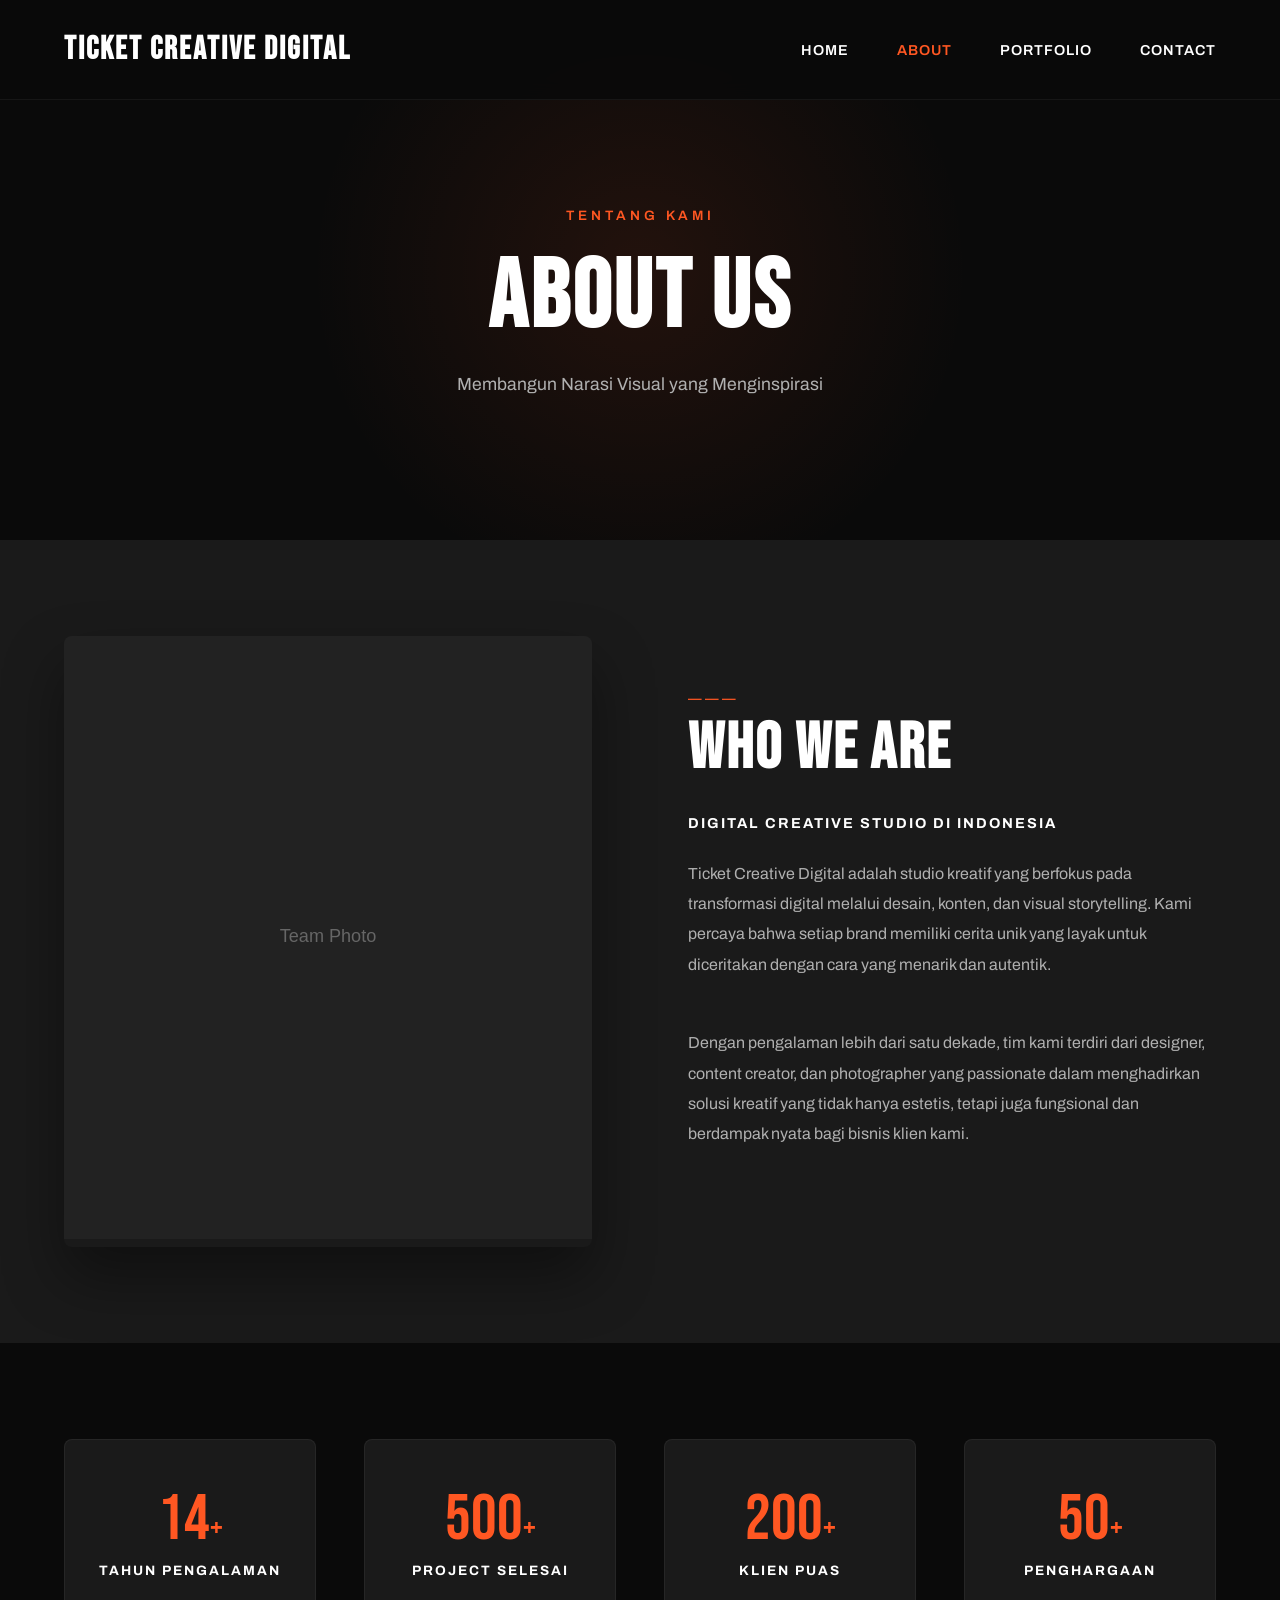
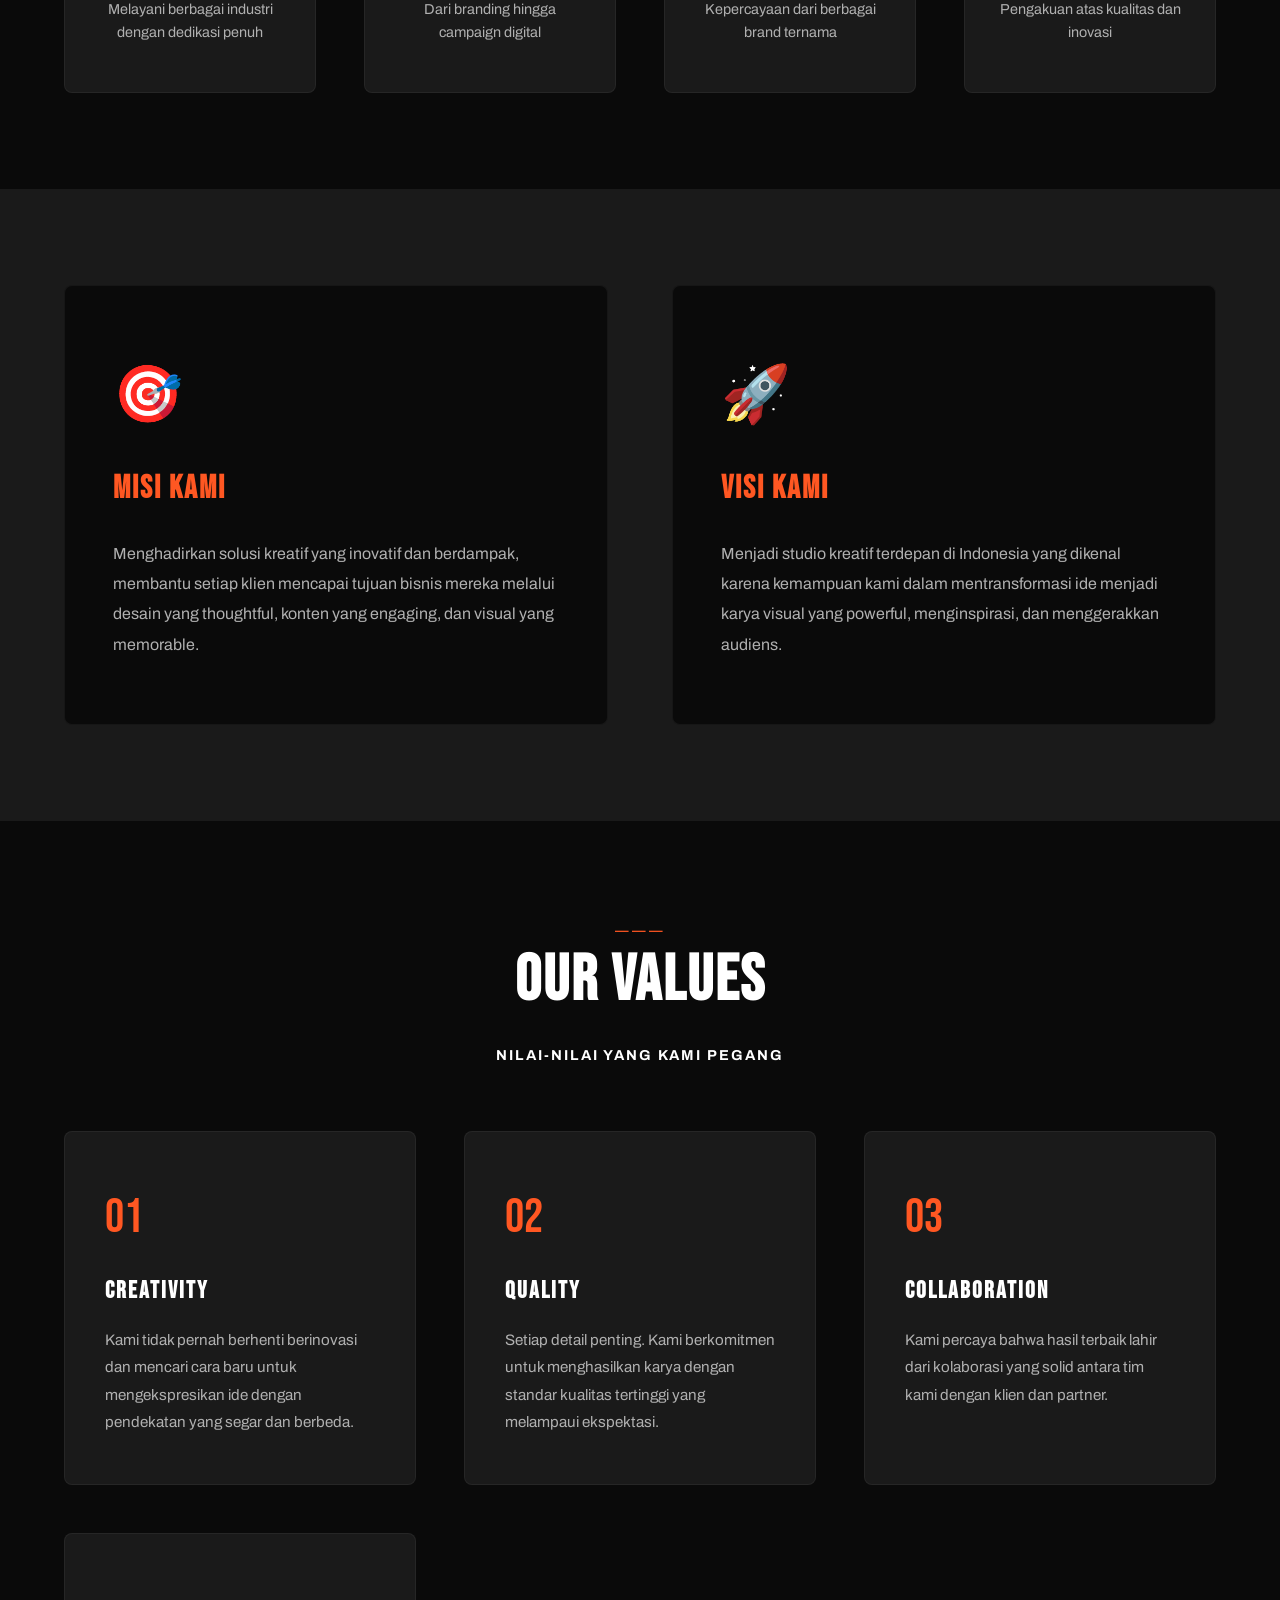
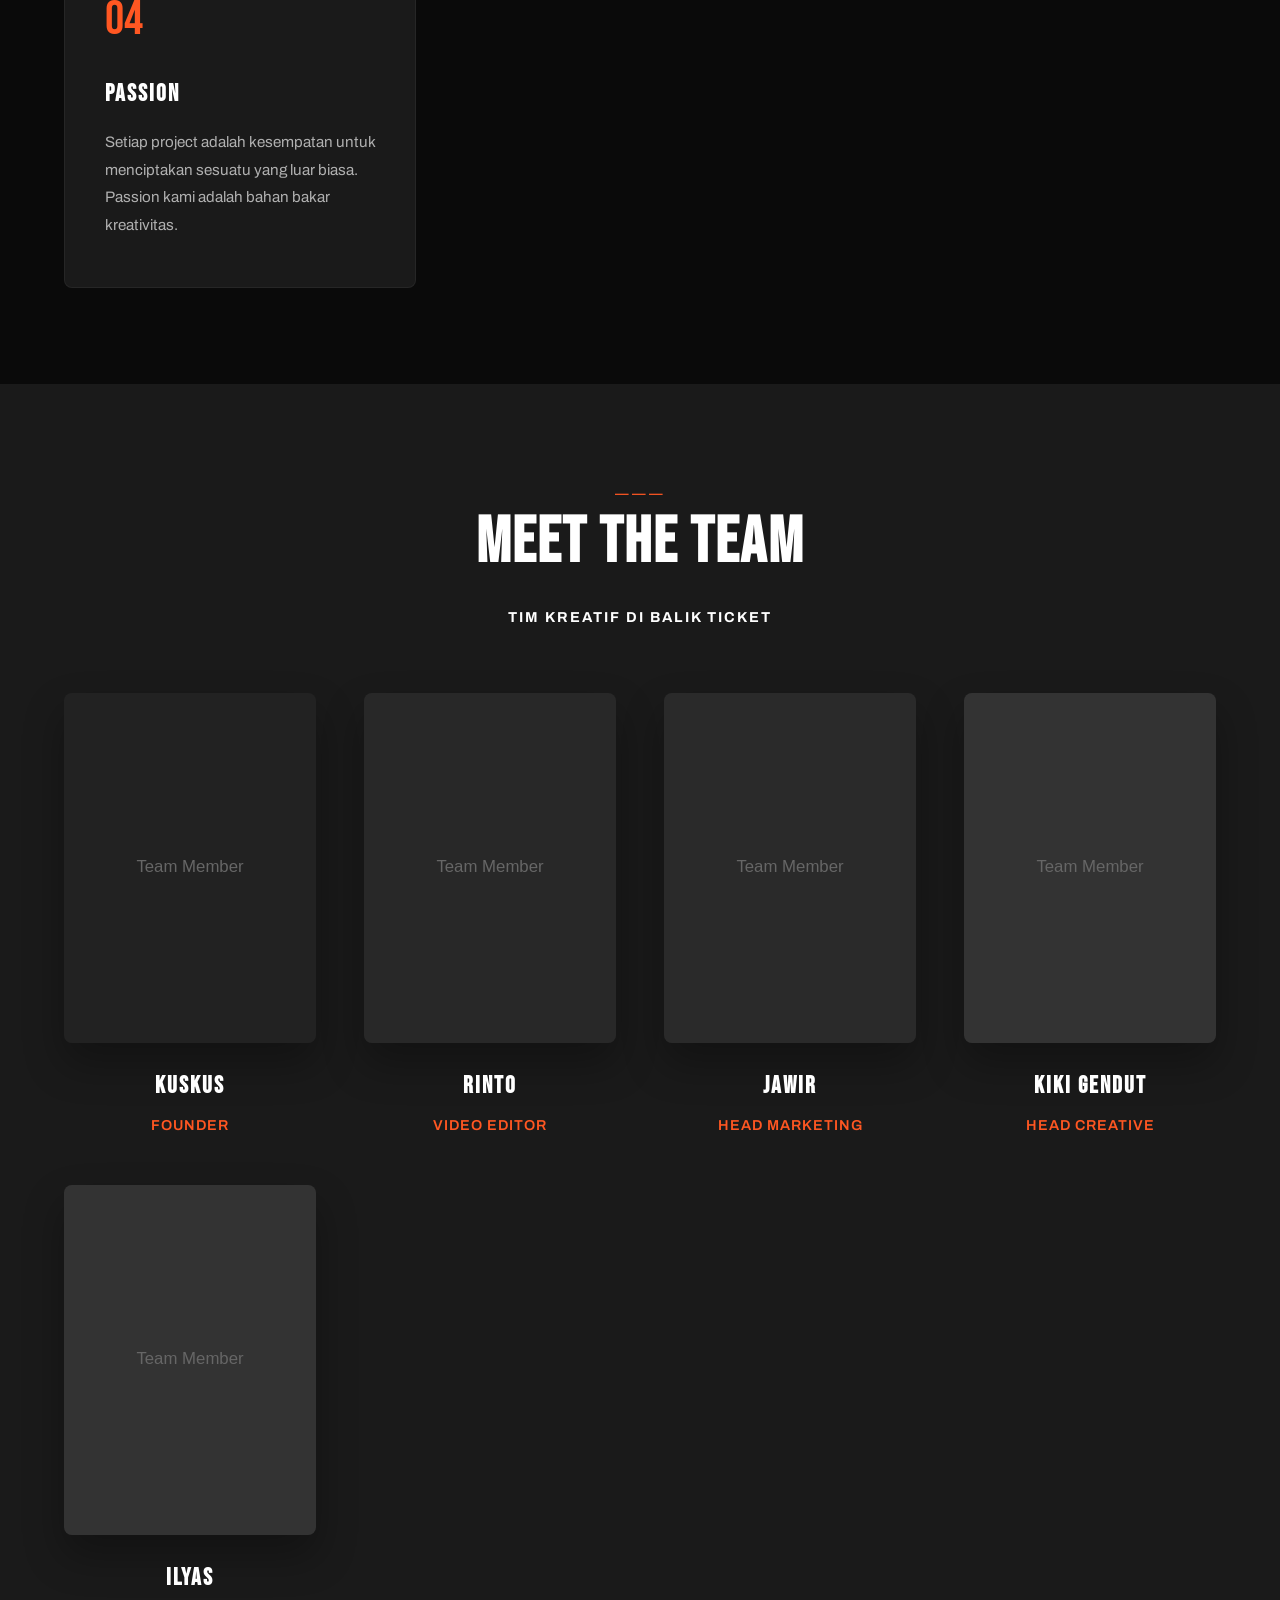
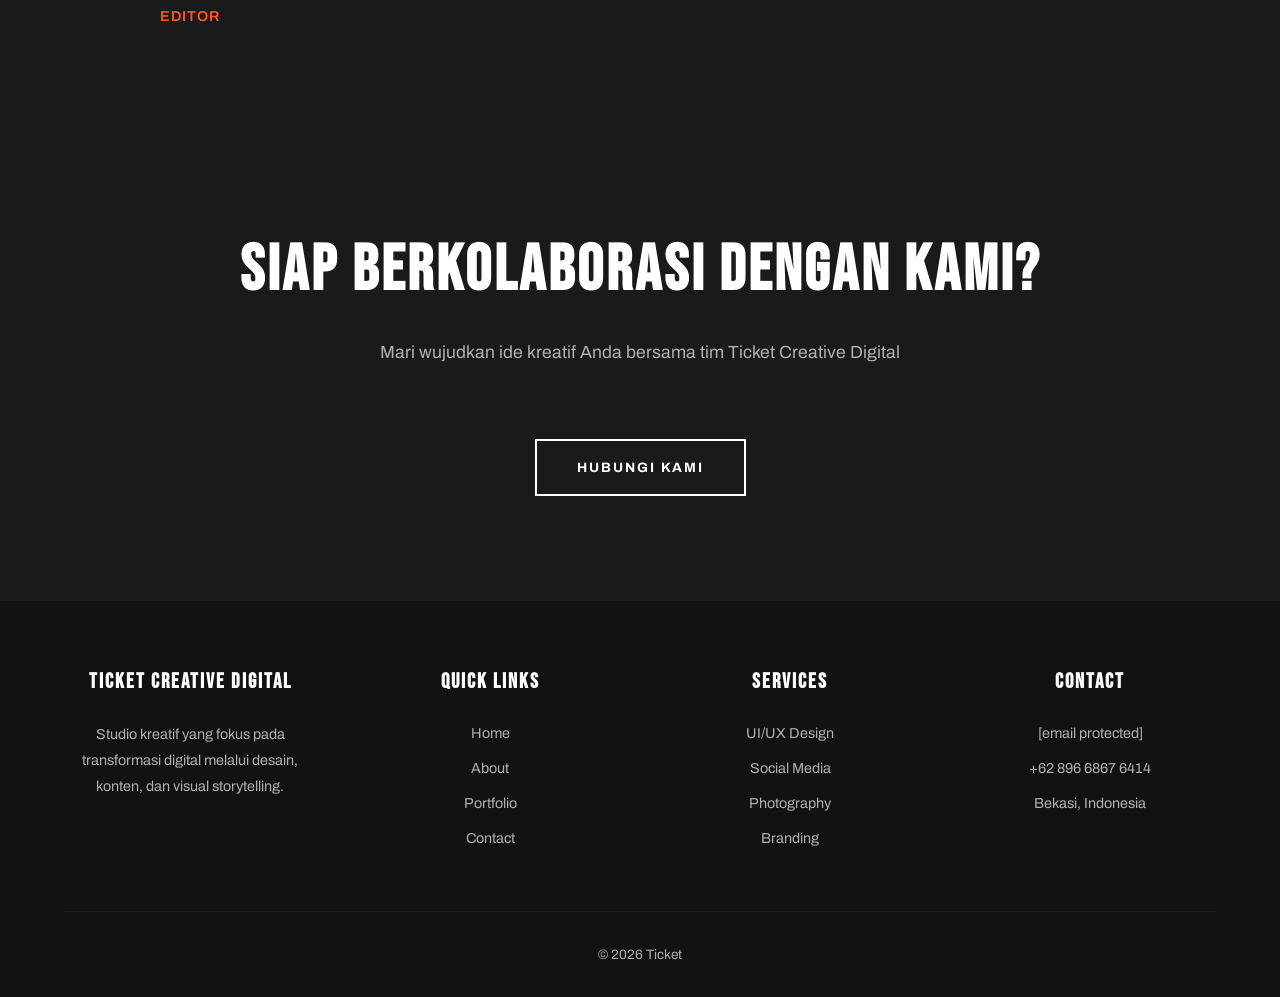
==== about.html @ 7b89e621 "Add files via upload" ====
<!DOCTYPE html>
<html lang="id">
<head>
    <meta charset="UTF-8">
    <meta name="viewport" content="width=device-width, initial-scale=1.0">
    <title>About Us - Ticket Creative Digital</title>
    <link rel="preconnect" href="https://fonts.googleapis.com">
    <link rel="preconnect" href="https://fonts.gstatic.com" crossorigin>
    <link href="https://fonts.googleapis.com/css2?family=Bebas+Neue&family=Archivo:wght@300;400;600;700;900&display=swap" rel="stylesheet">
    <link rel="stylesheet" href="style.css">
</head>
<body>
    <!-- Navigation -->
    <nav class="navbar">
        <a href="index.html" class="logo">TICKET CREATIVE DIGITAL</a>
        <ul class="nav-menu">
            <li><a href="index.html">Home</a></li>
            <li><a href="about.html" class="active">About</a></li>
            <li><a href="portfolio.html">Portfolio</a></li>
            <li><a href="contact.html">Contact</a></li>
        </ul>
        <div class="hamburger">
            <span></span>
            <span></span>
            <span></span>
        </div>
    </nav>

    <!-- About Hero -->
    <section class="page-hero">
        <div class="page-hero-content">
            <span class="page-label">TENTANG KAMI</span>
            <h1 class="page-title">ABOUT <span class="highlight">US</span></h1>
            <p class="page-subtitle">Membangun Narasi Visual yang Menginspirasi</p>
        </div>
    </section>

    <!-- About Main Section -->
    <section class="about-main">
        <div class="about-main-container">
            <div class="about-main-image">
                <img src="data:image/svg+xml,%3Csvg xmlns='http://www.w3.org/2000/svg' width='700' height='800'%3E%3Crect width='700' height='800' fill='%23222'/%3E%3Ctext x='50%25' y='50%25' dominant-baseline='middle' text-anchor='middle' font-family='Arial' font-size='24' fill='%23666'%3ETeam Photo%3C/text%3E%3C/svg%3E" alt="About Us">
            </div>
            <div class="about-main-content">
                <span class="section-label">———</span>
                <h2 class="section-title">WHO WE ARE</h2>
                <p class="section-subtitle">DIGITAL CREATIVE STUDIO DI INDONESIA</p>
                <p class="about-text">
                    Ticket Creative Digital adalah studio kreatif yang berfokus pada transformasi digital melalui desain, konten, dan visual storytelling. Kami percaya bahwa setiap brand memiliki cerita unik yang layak untuk diceritakan dengan cara yang menarik dan autentik.
                </p>
                <p class="about-text">
                    Dengan pengalaman lebih dari satu dekade, tim kami terdiri dari designer, content creator, dan photographer yang passionate dalam menghadirkan solusi kreatif yang tidak hanya estetis, tetapi juga fungsional dan berdampak nyata bagi bisnis klien kami.
                </p>
            </div>
        </div>
    </section>

    <!-- Stats Section -->
    <section class="stats-section">
        <div class="stats-container">
            <div class="stat-box">
                <div class="stat-number">14<span>+</span></div>
                <div class="stat-label">TAHUN PENGALAMAN</div>
                <p class="stat-desc">Melayani berbagai industri dengan dedikasi penuh</p>
            </div>
            <div class="stat-box">
                <div class="stat-number">500<span>+</span></div>
                <div class="stat-label">PROJECT SELESAI</div>
                <p class="stat-desc">Dari branding hingga campaign digital</p>
            </div>
            <div class="stat-box">
                <div class="stat-number">200<span>+</span></div>
                <div class="stat-label">KLIEN PUAS</div>
                <p class="stat-desc">Kepercayaan dari berbagai brand ternama</p>
            </div>
            <div class="stat-box">
                <div class="stat-number">50<span>+</span></div>
                <div class="stat-label">PENGHARGAAN</div>
                <p class="stat-desc">Pengakuan atas kualitas dan inovasi</p>
            </div>
        </div>
    </section>

    <!-- Our Mission & Vision -->
    <section class="mission-vision">
        <div class="mission-vision-grid">
            <div class="mission-box">
                <div class="mv-icon">🎯</div>
                <h3>MISI KAMI</h3>
                <p>Menghadirkan solusi kreatif yang inovatif dan berdampak, membantu setiap klien mencapai tujuan bisnis mereka melalui desain yang thoughtful, konten yang engaging, dan visual yang memorable.</p>
            </div>
            <div class="vision-box">
                <div class="mv-icon">🚀</div>
                <h3>VISI KAMI</h3>
                <p>Menjadi studio kreatif terdepan di Indonesia yang dikenal karena kemampuan kami dalam mentransformasi ide menjadi karya visual yang powerful, menginspirasi, dan menggerakkan audiens.</p>
            </div>
        </div>
    </section>

    <!-- Our Values -->
    <section class="values-section">
        <div class="values-header">
            <span class="section-label">———</span>
            <h2 class="section-title">OUR VALUES</h2>
            <p class="section-subtitle">NILAI-NILAI YANG KAMI PEGANG</p>
        </div>
        <div class="values-grid">
            <div class="value-card">
                <div class="value-number">01</div>
                <h3>CREATIVITY</h3>
                <p>Kami tidak pernah berhenti berinovasi dan mencari cara baru untuk mengekspresikan ide dengan pendekatan yang segar dan berbeda.</p>
            </div>
            <div class="value-card">
                <div class="value-number">02</div>
                <h3>QUALITY</h3>
                <p>Setiap detail penting. Kami berkomitmen untuk menghasilkan karya dengan standar kualitas tertinggi yang melampaui ekspektasi.</p>
            </div>
            <div class="value-card">
                <div class="value-number">03</div>
                <h3>COLLABORATION</h3>
                <p>Kami percaya bahwa hasil terbaik lahir dari kolaborasi yang solid antara tim kami dengan klien dan partner.</p>
            </div>
            <div class="value-card">
                <div class="value-number">04</div>
                <h3>PASSION</h3>
                <p>Setiap project adalah kesempatan untuk menciptakan sesuatu yang luar biasa. Passion kami adalah bahan bakar kreativitas.</p>
            </div>
        </div>
    </section>

    <!-- Team Section -->
    <section class="team-section">
        <div class="team-header">
            <span class="section-label">———</span>
            <h2 class="section-title">MEET THE TEAM</h2>
            <p class="section-subtitle">TIM KREATIF DI BALIK TICKET</p>
        </div>
        <div class="team-grid">
            <div class="team-member">
                <div class="team-photo">
                    <img src="data:image/svg+xml,%3Csvg xmlns='http://www.w3.org/2000/svg' width='400' height='500'%3E%3Crect width='400' height='500' fill='%23222'/%3E%3Ctext x='50%25' y='50%25' dominant-baseline='middle' text-anchor='middle' font-family='Arial' font-size='24' fill='%23666'%3ETeam Member%3C/text%3E%3C/svg%3E" alt="Team Member">
                </div>
                <h4>KUSKUS</h4>
                <p class="team-role">Founder</p>
            </div>
            <div class="team-member">
                <div class="team-photo">
                    <img src="data:image/svg+xml,%3Csvg xmlns='http://www.w3.org/2000/svg' width='400' height='500'%3E%3Crect width='400' height='500' fill='%23282828'/%3E%3Ctext x='50%25' y='50%25' dominant-baseline='middle' text-anchor='middle' font-family='Arial' font-size='24' fill='%23666'%3ETeam Member%3C/text%3E%3C/svg%3E" alt="Team Member">
                </div>
                <h4>Rinto</h4>
                <p class="team-role">Video Editor</p>
            </div>
            <div class="team-member">
                <div class="team-photo">
                    <img src="data:image/svg+xml,%3Csvg xmlns='http://www.w3.org/2000/svg' width='400' height='500'%3E%3Crect width='400' height='500' fill='%232a2a2a'/%3E%3Ctext x='50%25' y='50%25' dominant-baseline='middle' text-anchor='middle' font-family='Arial' font-size='24' fill='%23666'%3ETeam Member%3C/text%3E%3C/svg%3E" alt="Team Member">
                </div>
                <h4>JAWIR</h4>
                <p class="team-role">Head Marketing</p>
            </div>
            <div class="team-member">
                <div class="team-photo">
                    <img src="data:image/svg+xml,%3Csvg xmlns='http://www.w3.org/2000/svg' width='400' height='500'%3E%3Crect width='400' height='500' fill='%23333'/%3E%3Ctext x='50%25' y='50%25' dominant-baseline='middle' text-anchor='middle' font-family='Arial' font-size='24' fill='%23666'%3ETeam Member%3C/text%3E%3C/svg%3E" alt="Team Member">
                </div>
                <h4>KIKI GENDUT</h4>
                <p class="team-role">Head Creative</p>
            </div>
            <div class="team-member">
                <div class="team-photo">
                    <img src="data:image/svg+xml,%3Csvg xmlns='http://www.w3.org/2000/svg' width='400' height='500'%3E%3Crect width='400' height='500' fill='%23333'/%3E%3Ctext x='50%25' y='50%25' dominant-baseline='middle' text-anchor='middle' font-family='Arial' font-size='24' fill='%23666'%3ETeam Member%3C/text%3E%3C/svg%3E" alt="Team Member">
                </div>
                <h4>ILYAS</h4>
                <p class="team-role">Editor</p>
        </div>
    </section>

    <!-- CTA Section -->
    <section class="cta-section">
        <div class="cta-content">
            <h2>SIAP BERKOLABORASI DENGAN KAMI?</h2>
            <p>Mari wujudkan ide kreatif Anda bersama tim Ticket Creative Digital</p>
            <a href="contact.html" class="cta-button">HUBUNGI KAMI</a>
        </div>
    </section>

    <!-- Footer -->
    <footer class="footer">
        <div class="footer-content">
            <div class="footer-section">
                <h3>TICKET CREATIVE DIGITAL</h3>
                <p>Studio kreatif yang fokus pada transformasi digital melalui desain, konten, dan visual storytelling.</p>
            </div>
            <div class="footer-section">
                <h4>QUICK LINKS</h4>
                <ul>
                    <li><a href="index.html">Home</a></li>
                    <li><a href="about.html">About</a></li>
                    <li><a href="portfolio.html">Portfolio</a></li>
                    <li><a href="contact.html">Contact</a></li>
                </ul>
            </div>
            <div class="footer-section">
                <h4>SERVICES</h4>
                <ul>
                    <li>UI/UX Design</li>
                    <li>Social Media</li>
                    <li>Photography</li>
                    <li>Branding</li>
                </ul>
            </div>
            <div class="footer-section">
                <h4>CONTACT</h4>
                <ul>
                    <li><a href="/cdn-cgi/l/email-protection" class="__cf_email__" data-cfemail="cca9a1ada5a08cb8a5afa7a9b8afbea9adb8a5baa9e2afa3a1">[email&#160;protected]</a></li>
                    <li>+62 896 6867 6414</li>
                    <li>Bekasi, Indonesia</li>
                </ul>
            </div>
        </div>
        <div class="footer-bottom">
            <p>&copy; 2026 Ticket
---- style.css ----
* {
    margin: 0;
    padding: 0;
    box-sizing: border-box;
}

:root {
    --primary-black: #0a0a0a;
    --accent-orange: #ff5722;
    --text-white: #ffffff;
    --text-gray: #b0b0b0;
    --bg-dark: #121212;
    --bg-section: #1a1a1a;
}

body {
    font-family: 'Archivo', sans-serif;
    background-color: var(--primary-black);
    color: var(--text-white);
    line-height: 1.6;
    overflow-x: hidden;
}

/* Navigation */
.navbar {
    position: fixed;
    top: 0;
    left: 0;
    right: 0;
    background: rgba(10, 10, 10, 0.95);
    backdrop-filter: blur(10px);
    padding: 1.5rem 5%;
    display: flex;
    justify-content: space-between;
    align-items: center;
    z-index: 1000;
    border-bottom: 1px solid rgba(255, 255, 255, 0.05);
    animation: slideDown 0.6s ease-out;
}

@keyframes slideDown {
    from {
        transform: translateY(-100%);
        opacity: 0;
    }
    to {
        transform: translateY(0);
        opacity: 1;
    }
}

.logo {
    font-family: 'Bebas Neue', sans-serif;
    font-size: 2rem;
    font-weight: 700;
    letter-spacing: 2px;
    color: var(--text-white);
    text-decoration: none;
}

.nav-menu {
    display: flex;
    list-style: none;
    gap: 3rem;
}

.nav-menu a {
    color: var(--text-white);
    text-decoration: none;
    font-weight: 600;
    font-size: 0.9rem;
    text-transform: uppercase;
    letter-spacing: 1px;
    transition: color 0.3s ease;
    position: relative;
}

.nav-menu a:hover {
    color: var(--accent-orange);
}

.nav-menu a.active {
    color: var(--accent-orange);
}

.nav-menu a::after {
    content: '';
    position: absolute;
    bottom: -5px;
    left: 0;
    width: 0;
    height: 2px;
    background: var(--accent-orange);
    transition: width 0.3s ease;
}

.nav-menu a:hover::after {
    width: 100%;
}

.hamburger {
    display: none;
    flex-direction: column;
    gap: 5px;
    cursor: pointer;
    z-index: 1001;
}

.hamburger span {
    width: 25px;
    height: 3px;
    background: var(--text-white);
    transition: all 0.3s ease;
}

.hamburger.active span:nth-child(1) {
    transform: rotate(45deg) translate(8px, 8px);
}

.hamburger.active span:nth-child(2) {
    opacity: 0;
}

.hamburger.active span:nth-child(3) {
    transform: rotate(-45deg) translate(7px, -7px);
}

/* Hero Section */
.hero {
    min-height: 100vh;
    display: flex;
    align-items: center;
    padding: 8rem 5% 4rem;
    position: relative;
    overflow: hidden;
}

.hero::before {
    content: '';
    position: absolute;
    top: 0;
    right: 0;
    width: 50%;
    height: 100%;
    background: radial-gradient(circle at center, rgba(255, 87, 34, 0.08) 0%, transparent 70%);
    pointer-events: none;
}

.hero-content {
    flex: 1;
    max-width: 600px;
    z-index: 2;
    animation: fadeInUp 0.8s ease-out 0.2s both;
}

@keyframes fadeInUp {
    from {
        opacity: 0;
        transform: translateY(40px);
    }
    to {
        opacity: 1;
        transform: translateY(0);
    }
}

.hero-tag {
    font-size: 0.85rem;
    text-transform: uppercase;
    letter-spacing: 3px;
    margin-bottom: 1.5rem;
    color: var(--text-gray);
    font-weight: 300;
}

.hero-title {
    font-family: 'Bebas Neue', sans-serif;
    font-size: clamp(3rem, 8vw, 5.5rem);
    line-height: 1.1;
    margin-bottom: 1.5rem;
    letter-spacing: 2px;
}

.hero-title .highlight {
    color: var(--accent-orange);
    display: block;
}

.cta-button {
    display: inline-block;
    padding: 1rem 2.5rem;
    border: 2px solid var(--text-white);
    color: var(--text-white);
    text-decoration: none;
    text-transform: uppercase;
    font-weight: 700;
    letter-spacing: 2px;
    font-size: 0.85rem;
    margin-top: 2rem;
    transition: all 0.4s cubic-bezier(0.4, 0, 0.2, 1);
    position: relative;
    overflow: hidden;
}

.cta-button::before {
    content: '';
    position: absolute;
    top: 0;
    left: -100%;
    width: 100%;
    height: 100%;
    background: var(--accent-orange);
    transition: left 0.4s cubic-bezier(0.4, 0, 0.2, 1);
    z-index: -1;
}

.cta-button:hover {
    border-color: var(--accent-orange);
}

.cta-button:hover::before {
    left: 0;
}

.hero-image {
    flex: 1;
    display: flex;
    justify-content: center;
    align-items: center;
    position: relative;
    animation: fadeInUp 0.8s ease-out 0.4s both;
}

.circular-frame {
    position: relative;
    width: 550px;
    height: 550px;
    border-radius: 50%;
    overflow: hidden;
    border: 3px solid rgba(255, 255, 255, 0.1);
    box-shadow: 0 20px 60px rgba(0, 0, 0, 0.5);
}

.circular-frame img {
    width: 100%;
    height: 100%;
    object-fit: cover;
    filter: grayscale(20%);
}

.doodle-overlay {
    position: absolute;
    top: 0;
    left: 0;
    width: 100%;
    height: 100%;
    pointer-events: none;
}

/* Client Logos */
.clients-strip {
    background: var(--bg-section);
    padding: 3rem 5%;
    border-top: 1px solid rgba(255, 255, 255, 0.05);
    border-bottom: 1px solid rgba(255, 255, 255, 0.05);
    overflow: hidden;
}

.clients-slider {
    display: flex;
    gap: 4rem;
    align-items: center;
    animation: scroll 30s linear infinite;
}

@keyframes scroll {
    0% {
        transform: translateX(0);
    }
    100% {
        transform: translateX(-50%);
    }
}

.client-logo {
    font-family: 'Bebas Neue', sans-serif;
    font-size: 1.8rem;
    color: var(--text-gray);
    letter-spacing: 3px;
    white-space: nowrap;
    opacity: 0.6;
    transition: opacity 0.3s ease;
}

.client-logo:hover {
    opacity: 1;
}

/* Services Section */
.services {
    padding: 8rem 5%;
    background: var(--primary-black);
}

.services-header {
    text-align: center;
    margin-bottom: 5rem;
}

.services-header .section-title .highlight {
    color: var(--accent-orange);
}

.services-grid {
    display: grid;
    grid-template-columns: repeat(auto-fit, minmax(300px, 1fr));
    gap: 4rem;
}

.service-card {
    background: var(--bg-section);
    padding: 3rem 2.5rem;
    border-radius: 8px;
    border: 1px solid rgba(255, 255, 255, 0.05);
    transition: all 0.4s cubic-bezier(0.4, 0, 0.2, 1);
    position: relative;
    overflow: hidden;
    cursor: pointer;
    text-decoration: none;
    color: inherit;
    display: block;
}

.service-card::before {
    content: '';
    position: absolute;
    top: 0;
    left: 0;
    width: 100%;
    height: 3px;
    background: var(--accent-orange);
    transform: scaleX(0);
    transform-origin: left;
    transition: transform 0.4s cubic-bezier(0.4, 0, 0.2, 1);
}

.service-card:hover {
    transform: translateY(-10px);
    border-color: rgba(255, 87, 34, 0.3);
    box-shadow: 0 20px 40px rgba(255, 87, 34, 0.1);
}

.service-card:hover::before {
    transform: scaleX(1);
}

.service-icon {
    font-size: 3rem;
    margin-bottom: 1.5rem;
    color: var(--accent-orange);
}

.service-title {
    font-family: 'Bebas Neue', sans-serif;
    font-size: 1.8rem;
    margin-bottom: 1rem;
    letter-spacing: 1px;
}

.service-description {
    color: var(--text-gray);
    line-height: 1.8;
    font-size: 0.95rem;
}

/* About Section */
.about {
    padding: 8rem 5%;
    background: var(--bg-section);
}

.about-container {
    display: grid;
    grid-template-columns: 1fr 1fr;
    gap: 6rem;
    align-items: center;
}

.about-image {
    width: 100%;
    border-radius: 8px;
    overflow: hidden;
    box-shadow: 0 30px 60px rgba(0, 0, 0, 0.4);
}

.about-image img {
    width: 100%;
    height: auto;
    filter: grayscale(30%);
    transition: filter 0.3s ease, transform 0.3s ease;
}

.about-image:hover img {
    filter: grayscale(0%);
    transform: scale(1.02);
}

.about-content {
    max-width: 600px;
}

.section-label {
    font-size: 0.85rem;
    text-transform: uppercase;
    letter-spacing: 3px;
    color: var(--accent-orange);
    margin-bottom: 1rem;
    font-weight: 600;
}

.section-title {
    font-family: 'Bebas Neue', sans-serif;
    font-size: clamp(2.5rem, 5vw, 4rem);
    line-height: 1.2;
    margin-bottom: 1.5rem;
    letter-spacing: 2px;
}

.section-subtitle {
    text-transform: uppercase;
    letter-spacing: 2px;
    font-weight: 700;
    margin-bottom: 1.5rem;
    font-size: 0.9rem;
}

.about-text {
    color: var(--text-gray);
    line-height: 1.9;
    margin-bottom: 3rem;
    font-size: 1rem;
}

.stats-grid {
    display: grid;
    grid-template-columns: repeat(3, 1fr);
    gap: 3rem;
    margin-top: 3rem;
}

.stat-item {
    text-align: center;
}

.stat-number {
    font-family: 'Bebas Neue', sans-serif;
    font-size: 3.5rem;
    color: var(--accent-orange);
    line-height: 1;
    margin-bottom: 0.5rem;
}

.stat-number span {
    font-size: 2rem;
}

.stat-label {
    font-size: 0.9rem;
    text-transform: uppercase;
    letter-spacing: 2px;
    color: var(--text-gray);
    font-weight: 600;
}

/* Footer */
.footer {
    background: var(--bg-dark);
    padding: 2rem 5%;
    border-top: 1px solid rgba(255, 255, 255, 0.05);
    text-align: center;
}

.footer-text {
    color: var(--text-gray);
    font-size: 0.9rem;
}

/* Scroll animations */
.fade-in {
    opacity: 0;
    transform: translateY(30px);
    transition: opacity 0.6s ease, transform 0.6s ease;
}

.fade-in.visible {
    opacity: 1;
    transform: translateY(0);
}

/* View Portfolio Button */
.view-portfolio {
    margin-top: 1.5rem;
    padding: 0.75rem 1.5rem;
    background: transparent;
    border: 2px solid var(--accent-orange);
    color: var(--accent-orange);
    text-align: center;
    font-weight: 700;
    font-size: 0.85rem;
    text-transform: uppercase;
    letter-spacing: 2px;
    transition: all 0.3s ease;
    cursor: pointer;
}

.service-card {
    cursor: pointer;
}

.service-card:hover .view-portfolio {
    background: var(--accent-orange);
    color: var(--text-white);
}

/* Portfolio Modal */
/* Portfolio Modal - Minimalistic & Aesthetic */
.portfolio-modal {
    display: none;
    position: fixed;
    top: 0;
    left: 0;
    width: 100%;
    height: 100%;
    background: rgba(10, 10, 10, 0.97);
    backdrop-filter: blur(10px);
    z-index: 2000;
    overflow-y: auto;
    animation: fadeIn 0.4s ease;
}

@keyframes fadeIn {
    from {
        opacity: 0;
    }
    to {
        opacity: 1;
    }
}

.portfolio-modal.active {
    display: block;
}

.portfolio-modal-content {
    max-width: 1200px;
    margin: 0 auto;
    padding: 5rem 3rem 4rem;
    position: relative;
}

/* Close Button - Minimalistic */
.portfolio-modal-close {
    position: fixed;
    top: 2rem;
    right: 2rem;
    font-size: 2.5rem;
    color: rgba(255, 255, 255, 0.6);
    cursor: pointer;
    z-index: 2001;
    transition: all 0.3s ease;
    line-height: 1;
    width: 45px;
    height: 45px;
    display: flex;
    align-items: center;
    justify-content: center;
    background: rgba(255, 255, 255, 0.05);
    border-radius: 50%;
    border: 1px solid rgba(255, 255, 255, 0.1);
}

.portfolio-modal-close:hover {
    color: var(--accent-orange);
    background: rgba(255, 87, 34, 0.1);
    border-color: var(--accent-orange);
    transform: rotate(90deg);
}

/* Modal Header - Clean & Minimal */
.portfolio-modal-header {
    text-align: center;
    margin-bottom: 4rem;
    padding-bottom: 2rem;
    border-bottom: 1px solid rgba(255, 255, 255, 0.08);
}

.portfolio-modal-category {
    font-size: 0.75rem;
    letter-spacing: 3px;
    text-transform: uppercase;
    color: var(--accent-orange);
    font-weight: 700;
    margin-bottom: 1rem;
    display: inline-block;
}

.portfolio-modal-title {
    font-family: 'Bebas Neue', sans-serif;
    font-size: clamp(2.5rem, 5vw, 4rem);
    letter-spacing: 2px;
    margin-bottom: 1.5rem;
    color: var(--text-white);
    line-height: 1.1;
}

.portfolio-modal-date {
    font-size: 0.9rem;
    color: rgba(255, 255, 255, 0.5);
    margin-bottom: 1.5rem;
    font-weight: 300;
}

.portfolio-modal-description {
    font-size: 1.05rem;
    line-height: 1.8;
    color: rgba(255, 255, 255, 0.7);
    max-width: 800px;
    margin: 0 auto;
    font-weight: 300;
}

/* Gallery Grid - Masonry Style */
.portfolio-modal-gallery {
    display: grid;
    grid-template-columns: repeat(auto-fit, minmax(350px, 1fr));
    gap: 1.5rem;
    margin-bottom: 4rem;
}

.portfolio-modal-gallery-item {
    position: relative;
    overflow: hidden;
    border-radius: 8px;
    cursor: pointer;
    transition: all 0.4s ease;
    background: rgba(255, 255, 255, 0.02);
}

.portfolio-modal-gallery-item:hover {
    transform: translateY(-8px);
    box-shadow: 0 20px 40px rgba(0, 0, 0, 0.4);
}

.portfolio-modal-gallery-item img {
    width: 100%;
    height: 100%;
    object-fit: cover;
    display: block;
    transition: transform 0.5s ease;
    aspect-ratio: 4/3;
}

.portfolio-modal-gallery-item:hover img {
    transform: scale(1.05);
}

/* Image Caption - Subtle Overlay */
.portfolio-modal-image-caption {
    position: absolute;
    bottom: 0;
    left: 0;
    right: 0;
    background: linear-gradient(to top, rgba(0, 0, 0, 0.9), transparent);
    padding: 2rem 1.5rem 1.5rem;
    transform: translateY(100%);
    transition: transform 0.3s ease;
}

.portfolio-modal-gallery-item:hover .portfolio-modal-image-caption {
    transform: translateY(0);
}

.portfolio-modal-image-caption h4 {
    font-size: 1rem;
    font-weight: 600;
    margin-bottom: 0.3rem;
    color: var(--text-white);
}

.portfolio-modal-image-caption p {
    font-size: 0.85rem;
    color: rgba(255, 255, 255, 0.6);
    line-height: 1.4;
}

/* Project Details - Clean Grid */
.portfolio-modal-details {
    background: rgba(255, 255, 255, 0.03);
    border-radius: 12px;
    padding: 3rem;
    border: 1px solid rgba(255, 255, 255, 0.08);
}

.portfolio-modal-details h3 {
    font-family: 'Bebas Neue', sans-serif;
    font-size: 1.8rem;
    letter-spacing: 2px;
    margin-bottom: 2rem;
    color: var(--text-white);
    text-align: center;
}

.portfolio-detail-grid {
    display: grid;
    grid-template-columns: repeat(auto-fit, minmax(200px, 1fr));
    gap: 2rem;
}

.portfolio-detail-item {
    text-align: center;
    padding: 1.5rem;
    background: rgba(255, 255, 255, 0.02);
    border-radius: 8px;
    border: 1px solid rgba(255, 255, 255, 0.05);
    transition: all 0.3s ease;
}

.portfolio-detail-item:hover {
    background: rgba(255, 255, 255, 0.05);
    border-color: rgba(255, 87, 34, 0.3);
    transform: translateY(-3px);
}

.portfolio-detail-item h4 {
    font-size: 0.75rem;
    letter-spacing: 2px;
    text-transform: uppercase;
    color: var(--accent-orange);
    font-weight: 700;
    margin-bottom: 0.8rem;
}

.portfolio-detail-item p {
    font-size: 1rem;
    color: rgba(255, 255, 255, 0.8);
    line-height: 1.6;
    font-weight: 300;
}

/* Lightbox - Minimalistic Full Screen */
.lightbox {
    display: none;
    position: fixed;
    top: 0;
    left: 0;
    width: 100%;
    height: 100%;
    background: rgba(0, 0, 0, 0.98);
    z-index: 3000;
    animation: fadeIn 0.3s ease;
}

.lightbox.active {
    display: flex;
    align-items: center;
    justify-content: center;
}

.lightbox-content {
    max-width: 90%;
    max-height: 90vh;
    position: relative;
}

.lightbox-content img {
    max-width: 100%;
    max-height: 90vh;
    object-fit: contain;
    border-radius: 4px;
    box-shadow: 0 30px 80px rgba(0, 0, 0, 0.8);
}

/* Lightbox Close Button */
.lightbox-close {
    position: fixed;
    top: 2rem;
    right: 2rem;
    font-size: 2.5rem;
    color: rgba(255, 255, 255, 0.6);
    cursor: pointer;
    z-index: 3001;
    transition: all 0.3s ease;
    width: 45px;
    height: 45px;
    display: flex;
    align-items: center;
    justify-content: center;
    background: rgba(255, 255, 255, 0.05);
    border-radius: 50%;
    border: 1px solid rgba(255, 255, 255, 0.1);
}

.lightbox-close:hover {
    color: var(--text-white);
    background: rgba(255, 255, 255, 0.1);
    transform: rotate(90deg);
}

/* Lightbox Navigation Buttons */
.lightbox-nav {
    position: fixed;
    top: 50%;
    transform: translateY(-50%);
    font-size: 3rem;
    color: rgba(255, 255, 255, 0.6);
    cursor: pointer;
    z-index: 3001;
    transition: all 0.3s ease;
    width: 50px;
    height: 50px;
    display: flex;
    align-items: center;
    justify-content: center;
    background: rgba(255, 255, 255, 0.05);
    border-radius: 50%;
    border: 1px solid rgba(255, 255, 255, 0.1);
}

.lightbox-nav:hover {
    color: var(--text-white);
    background: rgba(255, 255, 255, 0.1);
    border-color: rgba(255, 255, 255, 0.3);
}

.lightbox-prev {
    left: 2rem;
}

.lightbox-next {
    right: 2rem;
}

.close-modal {
    position: fixed;
    top: 2rem;
    right: 5%;
    font-size: 3rem;
    color: var(--text-white);
    cursor: pointer;
    z-index: 2001;
    transition: color 0.3s ease, transform 0.3s ease;
    line-height: 1;
    width: 50px;
    height: 50px;
    display: flex;
    align-items: center;
    justify-content: center;
}

.close-modal:hover {
    color: var(--accent-orange);
    transform: rotate(90deg);
}

.portfolio-content {
    display: none;
    animation: slideInUp 0.5s ease;
}

@keyframes slideInUp {
    from {
        opacity: 0;
        transform: translateY(30px);
    }
    to {
        opacity: 1;
        transform: translateY(0);
    }
}

.portfolio-content.active {
    display: block;
}

.portfolio-header {
    margin-bottom: 4rem;
    text-align: center;
}

.portfolio-header h2 {
    font-family: 'Bebas Neue', sans-serif;
    font-size: clamp(3rem, 6vw, 5rem);
    letter-spacing: 3px;
    margin-bottom: 1rem;
    color: var(--text-white);
}

.portfolio-subtitle {
    font-size: 0.9rem;
    letter-spacing: 3px;
    text-transform: uppercase;
    color: var(--text-gray);
    font-weight: 600;
}

.portfolio-grid {
    display: grid;
    grid-template-columns: repeat(auto-fit, minmax(300px, 1fr));
    gap: 2rem;
    margin-top: 3rem;
}

.portfolio-item {
    background: var(--bg-section);
    border-radius: 8px;
    overflow: hidden;
    transition: all 0.4s cubic-bezier(0.4, 0, 0.2, 1);
    border: 1px solid rgba(255, 255, 255, 0.05);
    position: relative;
}

.portfolio-item.large {
    grid-column: span 2;
}

.portfolio-item:hover {
    transform: translateY(-10px);
    border-color: rgba(255, 87, 34, 0.3);
    box-shadow: 0 20px 40px rgba(255, 87, 34, 0.15);
}

.portfolio-image {
    width: 100%;
    height: 350px;
    overflow: hidden;
    background: var(--bg-dark);
    position: relative;
}

.portfolio-item.large .portfolio-image {
    height: 500px;
}

.portfolio-image img {
    width: 100%;
    height: 100%;
    object-fit: cover;
    transition: transform 0.5s ease;
}

.portfolio-item:hover .portfolio-image img {
    transform: scale(1.05);
}

.portfolio-info {
    padding: 2rem;
}

.portfolio-info h3 {
    font-family: 'Bebas Neue', sans-serif;
    font-size: 1.8rem;
    letter-spacing: 2px;
    margin-bottom: 0.75rem;
    color: var(--text-white);
}

.portfolio-info p {
    color: var(--text-gray);
    line-height: 1.7;
    font-size: 0.95rem;
}

/* Portfolio Modal Responsive */
@media (max-width: 1024px) {
    .portfolio-item.large {
        grid-column: span 1;
    }
    
    .portfolio-modal-content {
        padding: 5rem 5% 3rem;
    }
}

@media (max-width: 768px) {
    .portfolio-grid {
        grid-template-columns: 1fr;
        gap: 1.5rem;
    }
    
    .close-modal {
        top: 1.5rem;
        right: 1.5rem;
        font-size: 2.5rem;
    }
    
    .portfolio-header h2 {
        font-size: 2.5rem;
    }
    
    .portfolio-image {
        height: 250px;
    }
    
    .portfolio-item.large .portfolio-image {
        height: 300px;
    }
    
    .portfolio-info {
        padding: 1.5rem;
    }
}

/* Responsive Design */
@media (max-width: 1024px) {
    .hero {
        flex-direction: column;
        text-align: center;
        padding-top: 6rem;
    }

    .hero-content {
        max-width: 100%;
    }

    .hero-image {
        margin-top: 4rem;
    }

    .circular-frame {
        width: 400px;
        height: 400px;
    }

    .about-container {
        grid-template-columns: 1fr;
        gap: 4rem;
    }

    .about-content {
        max-width: 100%;
    }
}

@media (max-width: 768px) {
    .navbar {
        padding: 1rem 5%;
    }

    .hamburger {
        display: flex;
    }

    .nav-menu {
        position: fixed;
        top: 0;
        right: -100%;
        width: 70%;
        height: 100vh;
        background: rgba(10, 10, 10, 0.98);
        backdrop-filter: blur(20px);
        flex-direction: column;
        padding: 6rem 2rem 2rem;
        gap: 2rem;
        transition: right 0.4s cubic-bezier(0.4, 0, 0.2, 1);
        border-left: 1px solid rgba(255, 255, 255, 0.1);
    }

    .nav-menu.active {
        right: 0;
    }

    .hero {
        padding-top: 5rem;
    }

    .circular-frame {
        width: 320px;
        height: 320px;
    }

    .services-grid {
        grid-template-columns: 1fr;
        gap: 2rem;
    }

    .stats-grid {
        grid-template-columns: 1fr;
        gap: 2rem;
    }

    .clients-slider {
        gap: 2rem;
    }

    .client-logo {
        font-size: 1.4rem;
    }
}

@media (max-width: 480px) {
    .logo {
        font-size: 1.5rem;
    }

    .hero-title {
        font-size: 2.5rem;
    }

    .circular-frame {
        width: 280px;
        height: 280px;
    }

    .service-card {
        padding: 2rem 1.5rem;
    }

    .section-title {
        font-size: 2rem;
    }

    .stat-number {
        font-size: 2.5rem;
    }
}

/* ================================
   NEW PAGES STYLES
   ================================ */

/* Page Hero */
.page-hero {
    min-height: 60vh;
    display: flex;
    align-items: center;
    justify-content: center;
    padding: 10rem 5% 6rem;
    text-align: center;
    position: relative;
    background: var(--primary-black);
}

.page-hero::before {
    content: '';
    position: absolute;
    top: 0;
    left: 50%;
    transform: translateX(-50%);
    width: 60%;
    height: 100%;
    background: radial-gradient(circle at center, rgba(255, 87, 34, 0.1) 0%, transparent 70%);
    pointer-events: none;
}

.page-hero-content {
    z-index: 2;
    animation: fadeInUp 0.8s ease-out;
}

.page-label {
    font-size: 0.85rem;
    text-transform: uppercase;
    letter-spacing: 4px;
    color: var(--accent-orange);
    font-weight: 600;
    margin-bottom: 1.5rem;
    display: block;
}

.page-title {
    font-family: 'Bebas Neue', sans-serif;
    font-size: clamp(3.5rem, 8vw, 6rem);
    line-height: 1;
    margin-bottom: 1.5rem;
    letter-spacing: 3px;
}

.page-subtitle {
    font-size: 1.1rem;
    color: var(--text-gray);
    max-width: 600px;
    margin: 0 auto;
    line-height: 1.6;
}

/* About Page */
.about-main {
    padding: 6rem 5%;
    background: var(--bg-section);
}

.about-main-container {
    display: grid;
    grid-template-columns: 1fr 1fr;
    gap: 6rem;
    align-items: center;
    max-width: 1400px;
    margin: 0 auto;
}

.about-main-image {
    width: 100%;
    border-radius: 8px;
    overflow: hidden;
    box-shadow: 0 30px 60px rgba(0, 0, 0, 0.4);
}

.about-main-image img {
    width: 100%;
    height: auto;
    filter: grayscale(20%);
    transition: filter 0.3s ease, transform 0.3s ease;
}

.about-main-image:hover img {
    filter: grayscale(0%);
    transform: scale(1.02);
}

.about-main-content {
    max-width: 600px;
}

/* Stats Section */
.stats-section {
    padding: 6rem 5%;
    background: var(--primary-black);
}

.stats-container {
    display: grid;
    grid-template-columns: repeat(auto-fit, minmax(250px, 1fr));
    gap: 3rem;
    max-width: 1400px;
    margin: 0 auto;
}

.stat-box {
    background: var(--bg-section);
    padding: 3rem 2rem;
    border-radius: 8px;
    text-align: center;
    border: 1px solid rgba(255, 255, 255, 0.05);
    transition: all 0.4s ease;
}

.stat-box:hover {
    transform: translateY(-10px);
    border-color: rgba(255, 87, 34, 0.3);
    box-shadow: 0 20px 40px rgba(255, 87, 34, 0.1);
}

.stat-box .stat-number {
    font-family: 'Bebas Neue', sans-serif;
    font-size: 4rem;
    color: var(--accent-orange);
    line-height: 1;
    margin-bottom: 0.5rem;
}

.stat-box .stat-label {
    font-size: 0.85rem;
    text-transform: uppercase;
    letter-spacing: 2px;
    color: var(--text-white);
    font-weight: 700;
    margin-bottom: 1rem;
}

.stat-desc {
    color: var(--text-gray);
    font-size: 0.9rem;
    line-height: 1.6;
}

/* Mission Vision */
.mission-vision {
    padding: 6rem 5%;
    background: var(--bg-section);
}

.mission-vision-grid {
    display: grid;
    grid-template-columns: 1fr 1fr;
    gap: 4rem;
    max-width: 1400px;
    margin: 0 auto;
}

.mission-box, .vision-box {
    background: var(--primary-black);
    padding: 4rem 3rem;
    border-radius: 8px;
    border: 1px solid rgba(255, 255, 255, 0.05);
    transition: all 0.4s ease;
}

.mission-box:hover, .vision-box:hover {
    border-color: rgba(255, 87, 34, 0.3);
    transform: translateY(-5px);
}

.mv-icon {
    font-size: 3.5rem;
    margin-bottom: 1.5rem;
}

.mission-box h3, .vision-box h3 {
    font-family: 'Bebas Neue', sans-serif;
    font-size: 2rem;
    letter-spacing: 2px;
    margin-bottom: 1.5rem;
    color: var(--accent-orange);
}

.mission-box p, .vision-box p {
    color: var(--text-gray);
    line-height: 1.9;
    font-size: 1rem;
}

/* Values Section */
.values-section {
    padding: 6rem 5%;
    background: var(--primary-black);
}

.values-header {
    text-align: center;
    margin-bottom: 4rem;
}

.values-grid {
    display: grid;
    grid-template-columns: repeat(auto-fit, minmax(280px, 1fr));
    gap: 3rem;
    max-width: 1400px;
    margin: 0 auto;
}

.value-card {
    background: var(--bg-section);
    padding: 3rem 2.5rem;
    border-radius: 8px;
    border: 1px solid rgba(255, 255, 255, 0.05);
    transition: all 0.4s ease;
}

.value-card:hover {
    transform: translateY(-10px);
    border-color: rgba(255, 87, 34, 0.3);
}

.value-number {
    font-family: 'Bebas Neue', sans-serif;
    font-size: 3rem;
    color: var(--accent-orange);
    margin-bottom: 1rem;
}

.value-card h3 {
    font-family: 'Bebas Neue', sans-serif;
    font-size: 1.5rem;
    letter-spacing: 2px;
    margin-bottom: 1rem;
}

.value-card p {
    color: var(--text-gray);
    line-height: 1.8;
    font-size: 0.95rem;
}

/* Team Section */
.team-section {
    padding: 6rem 5%;
    background: var(--bg-section);
}

.team-header {
    text-align: center;
    margin-bottom: 4rem;
}

.team-grid {
    display: grid;
    grid-template-columns: repeat(auto-fit, minmax(250px, 1fr));
    gap: 3rem;
    max-width: 1400px;
    margin: 0 auto;
}

.team-member {
    text-align: center;
    transition: transform 0.4s ease;
}

.team-member:hover {
    transform: translateY(-10px);
}

.team-photo {
    width: 100%;
    height: 350px;
    border-radius: 8px;
    overflow: hidden;
    margin-bottom: 1.5rem;
    box-shadow: 0 20px 40px rgba(0, 0, 0, 0.3);
}

.team-photo img {
    width: 100%;
    height: 100%;
    object-fit: cover;
    filter: grayscale(20%);
    transition: filter 0.3s ease, transform 0.3s ease;
}

.team-member:hover .team-photo img {
    filter: grayscale(0%);
    transform: scale(1.05);
}

.team-member h4 {
    font-family: 'Bebas Neue', sans-serif;
    font-size: 1.5rem;
    letter-spacing: 2px;
    margin-bottom: 0.5rem;
}

.team-role {
    color: var(--accent-orange);
    font-size: 0.9rem;
    text-transform: uppercase;
    letter-spacing: 1px;
    font-weight: 600;
}

/* Portfolio Page */
.portfolio-filter-section {
    padding: 3rem 5%;
    background: var(--bg-section);
    border-bottom: 1px solid rgba(255, 255, 255, 0.05);
}

.portfolio-filters {
    display: flex;
    justify-content: center;
    gap: 2rem;
    flex-wrap: wrap;
}

.filter-btn {
    background: transparent;
    border: 2px solid rgba(255, 255, 255, 0.1);
    color: var(--text-white);
    padding: 0.75rem 2rem;
    font-family: 'Archivo', sans-serif;
    font-size: 0.85rem;
    font-weight: 700;
    text-transform: uppercase;
    letter-spacing: 2px;
    cursor: pointer;
    transition: all 0.3s ease;
}

.filter-btn:hover, .filter-btn.active {
    background: var(--accent-orange);
    border-color: var(--accent-orange);
}

.portfolio-main {
    padding: 6rem 5%;
    background: var(--primary-black);
}

.portfolio-main-grid {
    display: grid;
    grid-template-columns: repeat(3, 1fr);
    gap: 1.5rem;
    max-width: 1400px;
    margin: 0 auto;
}

.portfolio-main-item {
    position: relative;
    overflow: hidden;
    border-radius: 8px;
    transition: transform 0.4s ease;
}

.portfolio-main-item.large {
    grid-column: span 2;
}

.portfolio-main-item:hover {
    transform: translateY(-8px);
}

.portfolio-main-image {
    position: relative;
    width: 100%;
    aspect-ratio: 4 / 3;
    overflow: hidden;
}

.portfolio-main-item.large .portfolio-main-image {
    aspect-ratio: 16 / 9;
}

.portfolio-main-image img {
    width: 100%;
    height: 100%;
    object-fit: cover;
    object-position: center;
    transition: transform 0.5s ease;
    display: block;
}

.portfolio-main-item:hover .portfolio-main-image img {
    transform: scale(1.08);
}

.portfolio-overlay {
    position: absolute;
    top: 0;
    left: 0;
    width: 100%;
    height: 100%;
    background: linear-gradient(to top, rgba(10, 10, 10, 0.95) 0%, transparent 100%);
    display: flex;
    align-items: flex-end;
    padding: 2rem;
    opacity: 0;
    transition: opacity 0.4s ease;
}

.portfolio-main-item:hover .portfolio-overlay {
    opacity: 1;
}

.portfolio-overlay-content {
    width: 100%;
}

.portfolio-category {
    font-size: 0.75rem;
    color: var(--accent-orange);
    text-transform: uppercase;
    letter-spacing: 2px;
    font-weight: 700;
    margin-bottom: 0.5rem;
    display: block;
}

.portfolio-overlay-content h3 {
    font-family: 'Bebas Neue', sans-serif;
    font-size: 1.8rem;
    letter-spacing: 2px;
    margin-bottom: 0.5rem;
}

.portfolio-overlay-content p {
    color: var(--text-gray);
    font-size: 0.9rem;
    line-height: 1.6;
}

/* Contact Page */
.contact-main {
    padding: 6rem 5%;
    background: var(--bg-section);
}

.contact-container {
    display: grid;
    grid-template-columns: 1fr 2fr;
    gap: 4rem;
    max-width: 1400px;
    margin: 0 auto;
}

.contact-info {
    display: flex;
    flex-direction: column;
    gap: 2rem;
}

.contact-info-box {
    background: var(--primary-black);
    padding: 2rem;
    border-radius: 8px;
    border: 1px solid rgba(255, 255, 255, 0.05);
    transition: all 0.3s ease;
}

.contact-info-box:hover {
    border-color: rgba(255, 87, 34, 0.3);
    transform: translateX(10px);
}

.contact-icon {
    font-size: 2.5rem;
    margin-bottom: 1rem;
}

.contact-info-box h3 {
    font-family: 'Bebas Neue', sans-serif;
    font-size: 1.3rem;
    letter-spacing: 2px;
    margin-bottom: 1rem;
    color: var(--accent-orange);
}

.contact-info-box p {
    color: var(--text-gray);
    line-height: 1.8;
    font-size: 0.95rem;
}

.contact-form-wrapper {
    background: var(--primary-black);
    padding: 3rem;
    border-radius: 8px;
    border: 1px solid rgba(255, 255, 255, 0.05);
}

.contact-form-wrapper h2 {
    font-family: 'Bebas Neue', sans-serif;
    font-size: 2.5rem;
    letter-spacing: 2px;
    margin-bottom: 1rem;
}

.form-subtitle {
    color: var(--text-gray);
    margin-bottom: 2.5rem;
    font-size: 0.95rem;
}

.contact-form {
    display: flex;
    flex-direction: column;
    gap: 1.5rem;
}

.form-row {
    display: grid;
    grid-template-columns: 1fr 1fr;
    gap: 1.5rem;
}

.form-group {
    display: flex;
    flex-direction: column;
    gap: 0.5rem;
}

.form-group label {
    font-size: 0.85rem;
    font-weight: 700;
    letter-spacing: 1px;
    color: var(--text-white);
}

.form-group input,
.form-group select,
.form-group textarea {
    background: var(--bg-section);
    border: 1px solid rgba(255, 255, 255, 0.1);
    color: var(--text-white);
    padding: 1rem;
    border-radius: 4px;
    font-family: 'Archivo', sans-serif;
    font-size: 0.95rem;
    transition: all 0.3s ease;
}

.form-group input:focus,
.form-group select:focus,
.form-group textarea:focus {
    outline: none;
    border-color: var(--accent-orange);
    background: rgba(255, 87, 34, 0.05);
}

.submit-button {
    background: var(--accent-orange);
    border: none;
    color: var(--text-white);
    padding: 1.2rem 3rem;
    font-family: 'Archivo', sans-serif;
    font-size: 0.9rem;
    font-weight: 700;
    text-transform: uppercase;
    letter-spacing: 2px;
    cursor: pointer;
    border-radius: 4px;
    transition: all 0.3s ease;
    margin-top: 1rem;
}

.submit-button:hover {
    background: #e64a19;
    transform: translateY(-2px);
    box-shadow: 0 10px 30px rgba(255, 87, 34, 0.3);
}

/* Map Section */
.map-section {
    padding: 0;
    background: var(--primary-black);
}

.map-container {
    width: 100%;
    height: 400px;
    background: var(--bg-section);
}

.map-placeholder {
    width: 100%;
    height: 100%;
}

/* Social Section */
.social-section {
    padding: 6rem 5%;
    background: var(--bg-section);
    text-align: center;
}

.social-content h2 {
    font-family: 'Bebas Neue', sans-serif;
    font-size: 3rem;
    letter-spacing: 3px;
    margin-bottom: 1rem;
}

.social-content p {
    color: var(--text-gray);
    margin-bottom: 3rem;
    font-size: 1rem;
}

.social-links {
    display: flex;
    justify-content: center;
    gap: 2rem;
    flex-wrap: wrap;
}

.social-link {
    display: flex;
    flex-direction: column;
    align-items: center;
    gap: 0.5rem;
    padding: 1.5rem;
    background: var(--primary-black);
    border: 1px solid rgba(255, 255, 255, 0.05);
    border-radius: 8px;
    text-decoration: none;
    color: var(--text-white);
    min-width: 120px;
    transition: all 0.3s ease;
}

.social-link:hover {
    border-color: var(--accent-orange);
    transform: translateY(-5px);
}

.social-icon {
    font-size: 2rem;
}

.social-link span:last-child {
    font-size: 0.8rem;
    font-weight: 700;
    letter-spacing: 1px;
}

/* FAQ Section */
.faq-section {
    padding: 6rem 5%;
    background: var(--primary-black);
}

.faq-header {
    text-align: center;
    margin-bottom: 4rem;
}

.faq-container {
    max-width: 900px;
    margin: 0 auto;
}

.faq-item {
    background: var(--bg-section);
    border-radius: 8px;
    margin-bottom: 1.5rem;
    border: 1px solid rgba(255, 255, 255, 0.05);
    overflow: hidden;
}

.faq-question {
    padding: 2rem;
    display: flex;
    justify-content: space-between;
    align-items: center;
    cursor: pointer;
    transition: all 0.3s ease;
}

.faq-question:hover {
    background: rgba(255, 87, 34, 0.05);
}

.faq-question h4 {
    font-family: 'Archivo', sans-serif;
    font-size: 1.1rem;
    font-weight: 700;
    letter-spacing: 0.5px;
}

.faq-toggle {
    font-size: 2rem;
    color: var(--accent-orange);
    transition: transform 0.3s ease;
}

.faq-item.active .faq-toggle {
    transform: rotate(45deg);
}

.faq-answer {
    max-height: 0;
    overflow: hidden;
    transition: max-height 0.3s ease, padding 0.3s ease;
}

.faq-item.active .faq-answer {
    max-height: 300px;
    padding: 0 2rem 2rem;
}

.faq-answer p {
    color: var(--text-gray);
    line-height: 1.8;
    font-size: 0.95rem;
}

/* CTA Section */
.cta-section {
    padding: 6rem 5%;
    background: var(--bg-section);
    text-align: center;
}

.cta-content h2 {
    font-family: 'Bebas Neue', sans-serif;
    font-size: clamp(2.5rem, 5vw, 4rem);
    letter-spacing: 3px;
    margin-bottom: 1rem;
}

.cta-content p {
    color: var(--text-gray);
    font-size: 1.1rem;
    margin-bottom: 2.5rem;
}

/* Footer Enhanced */
.footer {
    background: var(--bg-dark);
    padding: 4rem 5% 2rem;
    border-top: 1px solid rgba(255, 255, 255, 0.05);
}

.footer-content {
    display: grid;
    grid-template-columns: repeat(auto-fit, minmax(250px, 1fr));
    gap: 3rem;
    max-width: 1400px;
    margin: 0 auto 3rem;
}

.footer-section h3, .footer-section h4 {
    font-family: 'Bebas Neue', sans-serif;
    font-size: 1.3rem;
    letter-spacing: 2px;
    margin-bottom: 1.5rem;
    color: var(--text-white);
}

.footer-section p {
    color: var(--text-gray);
    line-height: 1.8;
    font-size: 0.9rem;
}

.footer-section ul {
    list-style: none;
}

.footer-section ul li {
    margin-bottom: 0.75rem;
    color: var(--text-gray);
    font-size: 0.9rem;
}

.footer-section ul li a {
    color: var(--text-gray);
    text-decoration: none;
    transition: color 0.3s ease;
}

.footer-section ul li a:hover {
    color: var(--accent-orange);
}

.footer-bottom {
    text-align: center;
    padding-top: 2rem;
    border-top: 1px solid rgba(255, 255, 255, 0.05);
}

.footer-bottom p {
    color: var(--text-gray);
    font-size: 0.85rem;
}

/* Responsive for new pages */
@media (max-width: 1024px) {
    .about-main-container,
    .mission-vision-grid,
    .contact-container {
        grid-template-columns: 1fr;
        gap: 3rem;
    }
    
    .portfolio-main-grid {
        grid-template-columns: repeat(2, 1fr);
    }

    .portfolio-main-item.large {
        grid-column: span 2;
    }
}

@media (max-width: 768px) {
    .page-hero {
        padding: 8rem 5% 4rem;
    }
    
    .form-row {
        grid-template-columns: 1fr;
    }
    
    .team-grid,
    .values-grid,
    .stats-container {
        grid-template-columns: 1fr;
    }
    
    .portfolio-filters {
        gap: 1rem;
    }
    
    .filter-btn {
        padding: 0.6rem 1.5rem;
        font-size: 0.75rem;
    }
    
    .portfolio-main-grid {
        grid-template-columns: 1fr;
    }

    .portfolio-main-item.large {
        grid-column: span 1;
    }

    .portfolio-main-image,
    .portfolio-main-item.large .portfolio-main-image {
        aspect-ratio: 4 / 3;
    }
    
    .social-links {
        gap: 1rem;
    }
    
    .footer-content {
        grid-template-columns: 1fr;
        gap: 2rem;
    }
}


/* Responsive Design - Portfolio Modal */
@media (max-width: 768px) {
    .portfolio-modal-content {
        padding: 4rem 1.5rem 3rem;
    }
    
    .portfolio-modal-close {
        top: 1rem;
        right: 1rem;
        width: 40px;
        height: 40px;
        font-size: 2rem;
    }
    
    .portfolio-modal-title {
        font-size: 2rem;
    }
    
    .portfolio-modal-gallery {
        grid-template-columns: 1fr;
        gap: 1rem;
    }
    
    .portfolio-modal-details {
        padding: 2rem 1.5rem;
    }
    
    .portfolio-detail-grid {
        grid-template-columns: 1fr;
        gap: 1rem;
    }
    
    .lightbox-nav {
        width: 40px;
        height: 40px;
        font-size: 2rem;
    }
    
    .lightbox-prev {
        left: 1rem;
    }
    
    .lightbox-next {
        right: 1rem;
    }
}
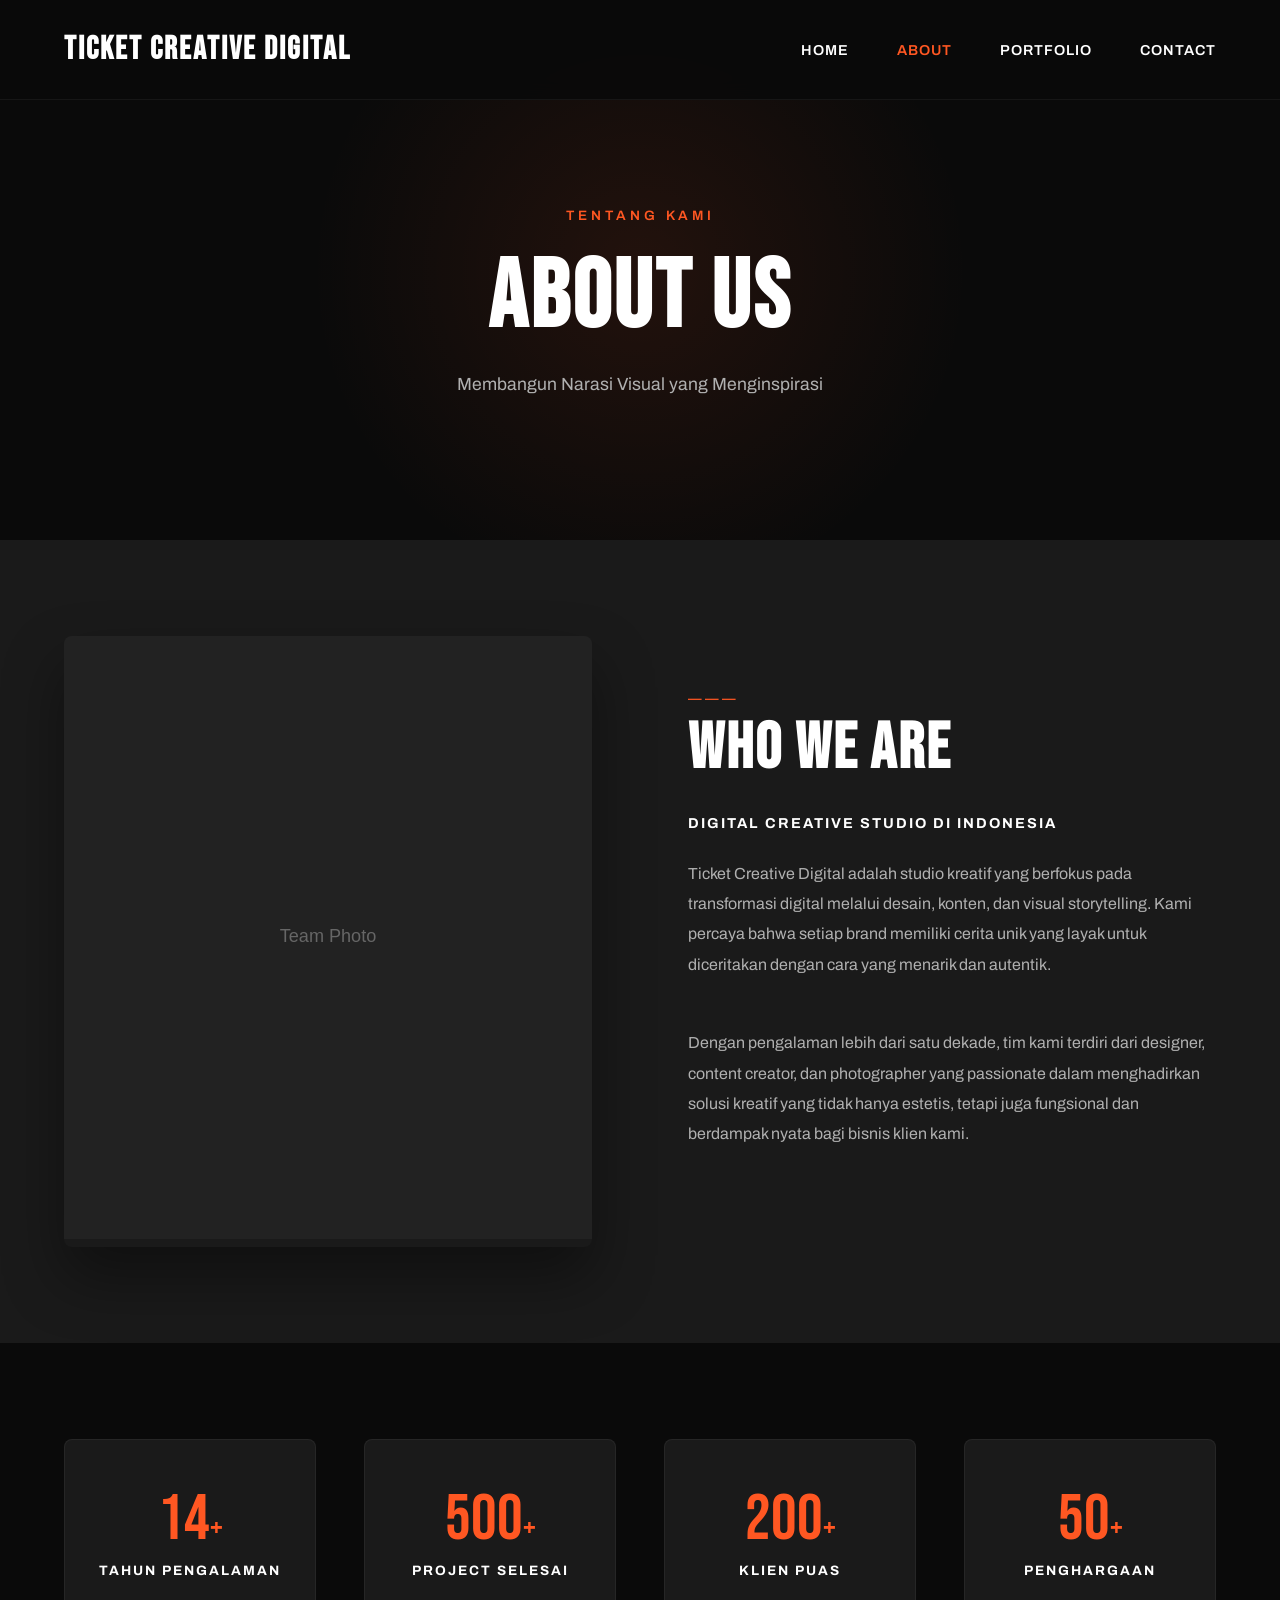
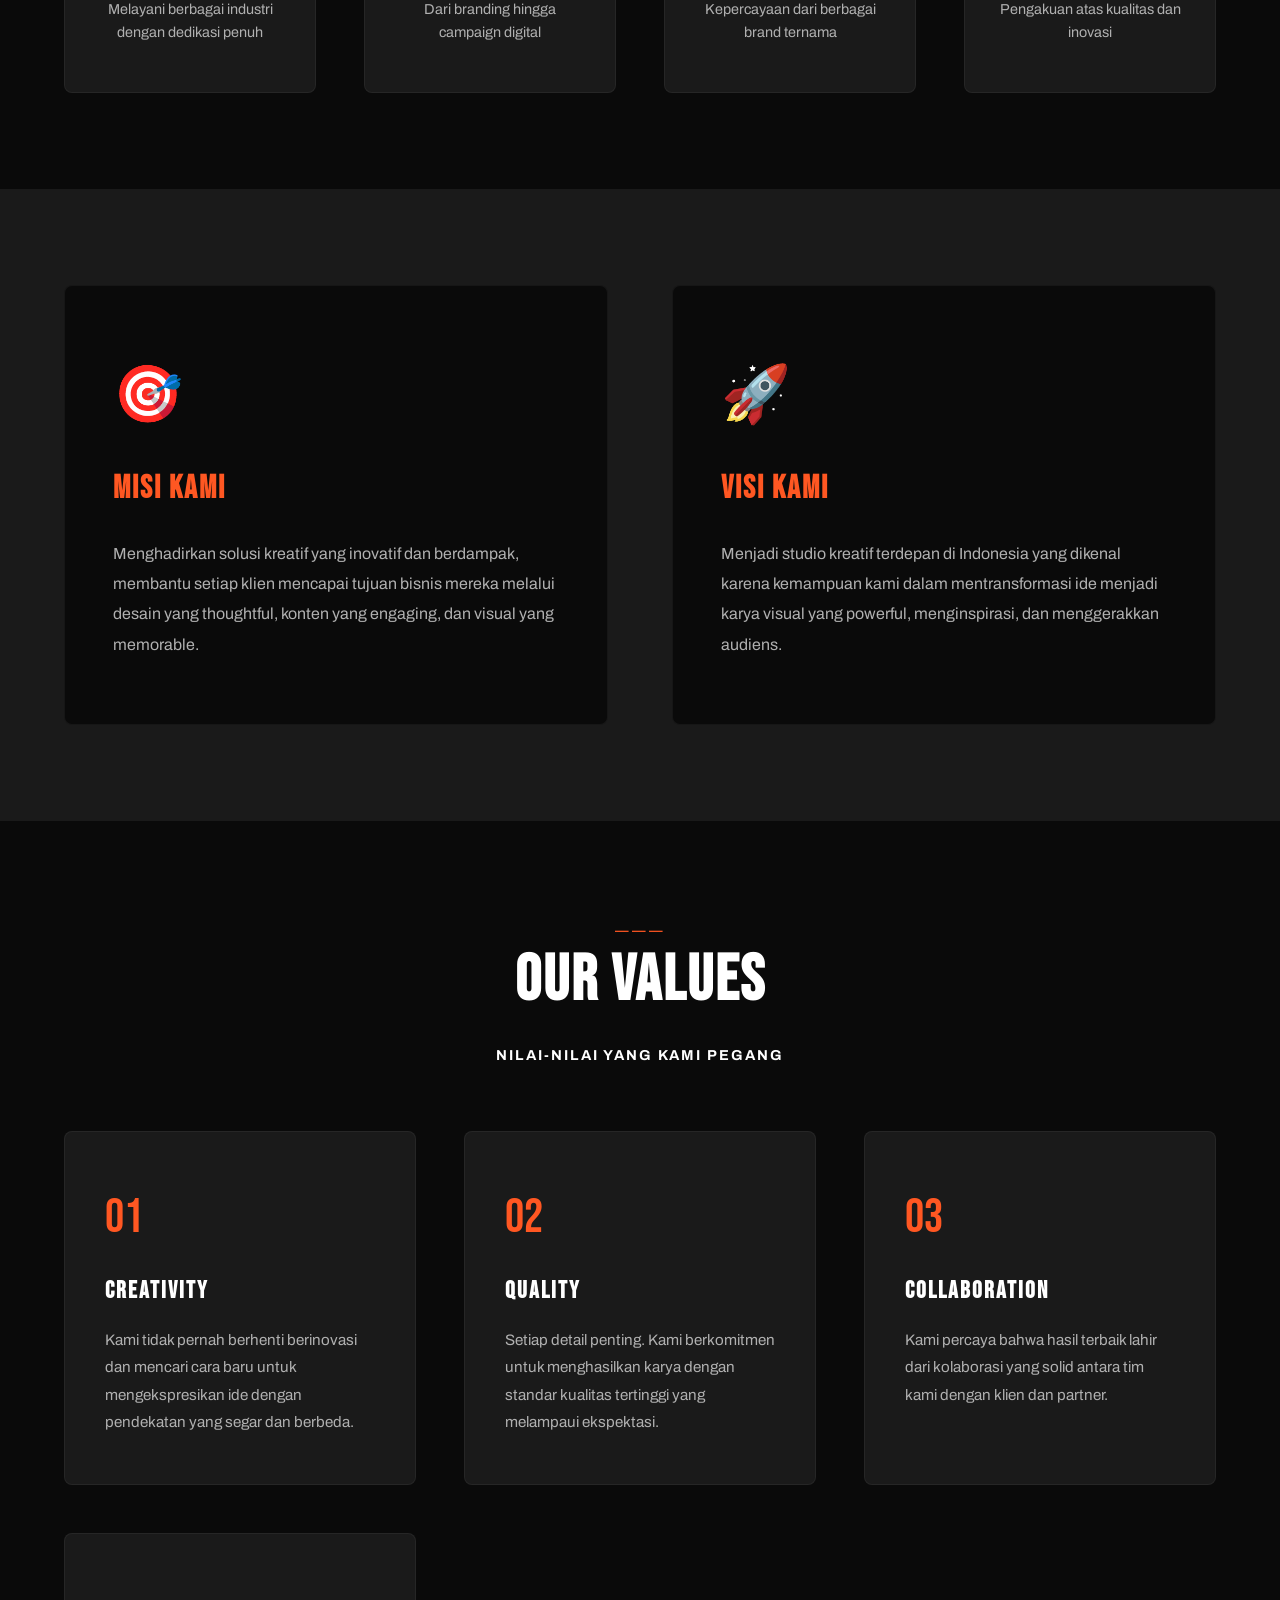
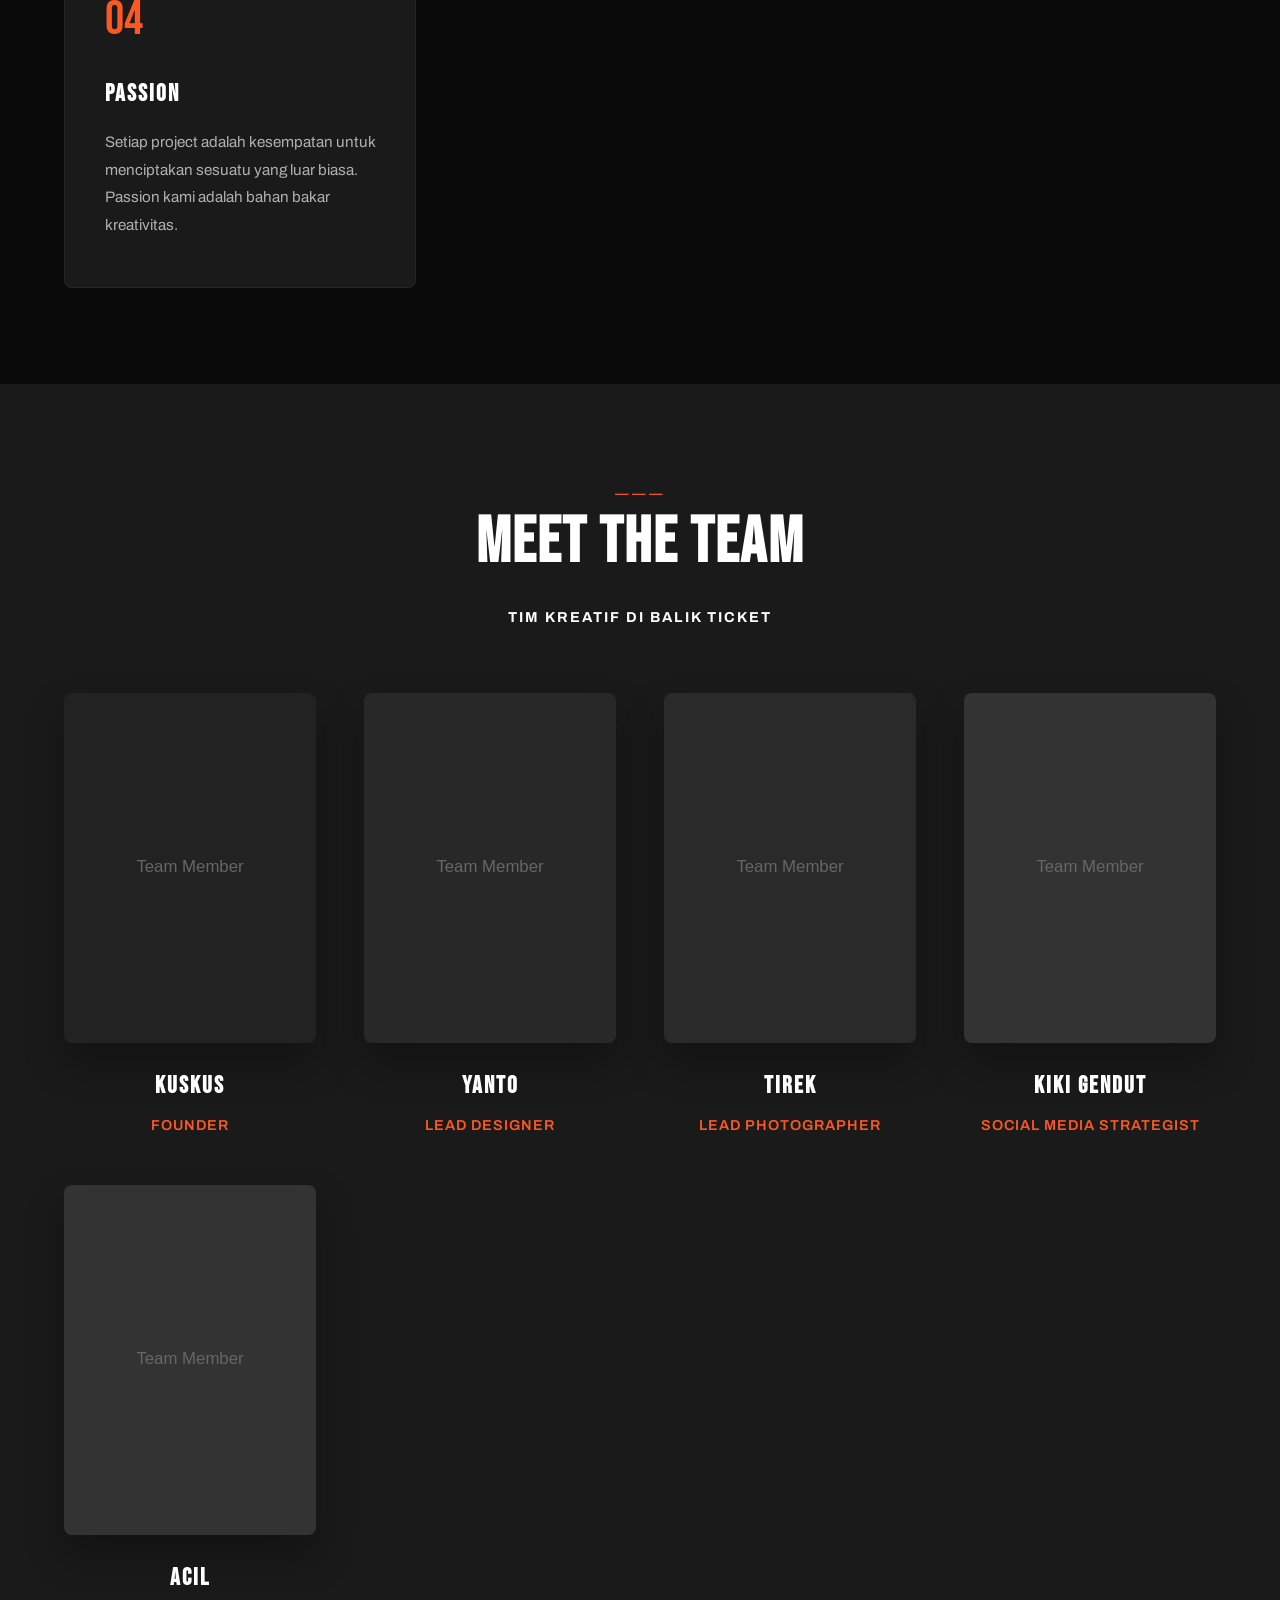
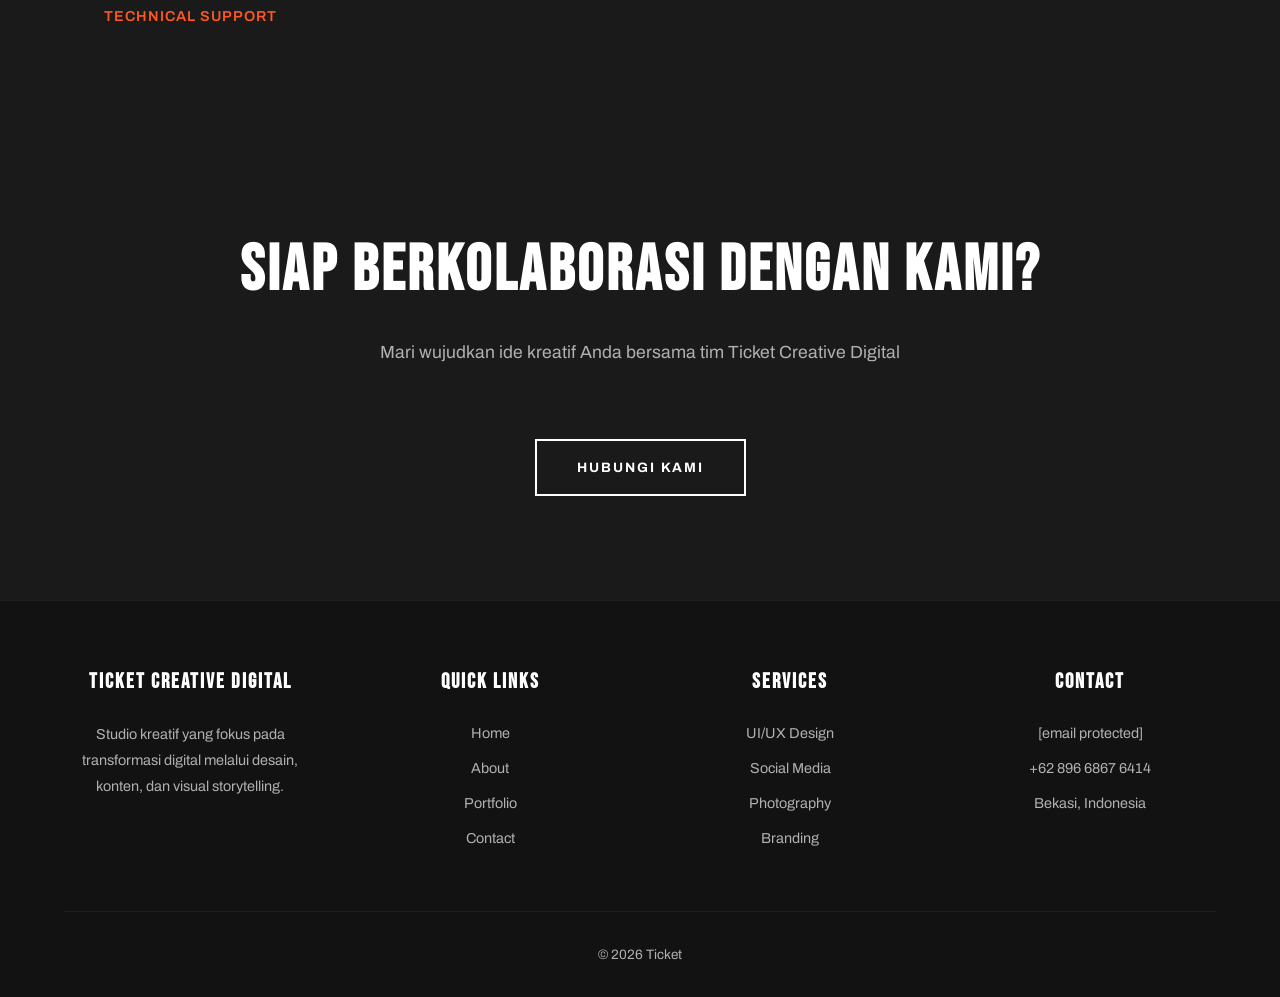
==== commit 1fd3d6c4: "Add files via upload" ====
--- a/about.html
+++ b/about.html
@@ -147,29 +147,29 @@
                 <div class="team-photo">
                     <img src="data:image/svg+xml,%3Csvg xmlns='http://www.w3.org/2000/svg' width='400' height='500'%3E%3Crect width='400' height='500' fill='%23282828'/%3E%3Ctext x='50%25' y='50%25' dominant-baseline='middle' text-anchor='middle' font-family='Arial' font-size='24' fill='%23666'%3ETeam Member%3C/text%3E%3C/svg%3E" alt="Team Member">
                 </div>
-                <h4>Rinto</h4>
-                <p class="team-role">Video Editor</p>
+                <h4>YANTO</h4>
+                <p class="team-role">Lead Designer</p>
             </div>
             <div class="team-member">
                 <div class="team-photo">
                     <img src="data:image/svg+xml,%3Csvg xmlns='http://www.w3.org/2000/svg' width='400' height='500'%3E%3Crect width='400' height='500' fill='%232a2a2a'/%3E%3Ctext x='50%25' y='50%25' dominant-baseline='middle' text-anchor='middle' font-family='Arial' font-size='24' fill='%23666'%3ETeam Member%3C/text%3E%3C/svg%3E" alt="Team Member">
                 </div>
-                <h4>JAWIR</h4>
-                <p class="team-role">Head Marketing</p>
+                <h4>TIREK</h4>
+                <p class="team-role">Lead Photographer</p>
             </div>
             <div class="team-member">
                 <div class="team-photo">
                     <img src="data:image/svg+xml,%3Csvg xmlns='http://www.w3.org/2000/svg' width='400' height='500'%3E%3Crect width='400' height='500' fill='%23333'/%3E%3Ctext x='50%25' y='50%25' dominant-baseline='middle' text-anchor='middle' font-family='Arial' font-size='24' fill='%23666'%3ETeam Member%3C/text%3E%3C/svg%3E" alt="Team Member">
                 </div>
                 <h4>KIKI GENDUT</h4>
-                <p class="team-role">Head Creative</p>
+                <p class="team-role">Social Media Strategist</p>
             </div>
             <div class="team-member">
                 <div class="team-photo">
                     <img src="data:image/svg+xml,%3Csvg xmlns='http://www.w3.org/2000/svg' width='400' height='500'%3E%3Crect width='400' height='500' fill='%23333'/%3E%3Ctext x='50%25' y='50%25' dominant-baseline='middle' text-anchor='middle' font-family='Arial' font-size='24' fill='%23666'%3ETeam Member%3C/text%3E%3C/svg%3E" alt="Team Member">
                 </div>
-                <h4>ILYAS</h4>
-                <p class="team-role">Editor</p>
+                <h4>ACIL</h4>
+                <p class="team-role">Technical Support</p>
         </div>
     </section>
 
--- a/style.css
+++ b/style.css
@@ -1476,8 +1476,8 @@
 
 .portfolio-main-grid {
     display: grid;
-    grid-template-columns: repeat(3, 1fr);
-    gap: 1.5rem;
+    grid-template-columns: repeat(auto-fit, minmax(350px, 1fr));
+    gap: 2rem;
     max-width: 1400px;
     margin: 0 auto;
 }
@@ -1494,31 +1494,29 @@
 }
 
 .portfolio-main-item:hover {
-    transform: translateY(-8px);
+    transform: translateY(-10px);
 }
 
 .portfolio-main-image {
     position: relative;
     width: 100%;
-    aspect-ratio: 4 / 3;
+    height: 400px;
     overflow: hidden;
 }
 
 .portfolio-main-item.large .portfolio-main-image {
-    aspect-ratio: 16 / 9;
+    height: 500px;
 }
 
 .portfolio-main-image img {
     width: 100%;
     height: 100%;
     object-fit: cover;
-    object-position: center;
     transition: transform 0.5s ease;
-    display: block;
 }
 
 .portfolio-main-item:hover .portfolio-main-image img {
-    transform: scale(1.08);
+    transform: scale(1.1);
 }
 
 .portfolio-overlay {
@@ -1772,6 +1770,21 @@
 
 .social-icon {
     font-size: 2rem;
+    display: flex;
+    align-items: center;
+    justify-content: center;
+    color: rgba(255, 255, 255, 0.75);
+    transition: color 0.3s ease;
+}
+
+.social-icon svg {
+    width: 28px;
+    height: 28px;
+    fill: currentColor;
+}
+
+.social-link:hover .social-icon {
+    color: var(--accent-orange);
 }
 
 .social-link span:last-child {
@@ -1940,12 +1953,8 @@
         gap: 3rem;
     }
     
-    .portfolio-main-grid {
-        grid-template-columns: repeat(2, 1fr);
-    }
-
     .portfolio-main-item.large {
-        grid-column: span 2;
+        grid-column: span 1;
     }
 }
 
@@ -1975,15 +1984,6 @@
     
     .portfolio-main-grid {
         grid-template-columns: 1fr;
-    }
-
-    .portfolio-main-item.large {
-        grid-column: span 1;
-    }
-
-    .portfolio-main-image,
-    .portfolio-main-item.large .portfolio-main-image {
-        aspect-ratio: 4 / 3;
     }
     
     .social-links {
@@ -2043,3 +2043,319 @@
         right: 1rem;
     }
 }
+
+/* ============================================================
+   PHOTO ADJUSTMENT SYSTEM
+   ============================================================ */
+
+/* Edit button that appears on each portfolio card */
+.photo-edit-btn {
+    position: absolute;
+    bottom: 12px;
+    right: 12px;
+    background: rgba(10, 10, 10, 0.85);
+    color: #fff;
+    border: 1px solid rgba(255, 255, 255, 0.2);
+    border-radius: 6px;
+    padding: 6px 12px;
+    font-size: 0.72rem;
+    font-family: 'Archivo', sans-serif;
+    font-weight: 600;
+    letter-spacing: 1px;
+    cursor: pointer;
+    z-index: 10;
+    opacity: 0;
+    transform: translateY(6px);
+    transition: opacity 0.25s ease, transform 0.25s ease, background 0.2s ease, border-color 0.2s ease;
+    pointer-events: none;
+    backdrop-filter: blur(4px);
+}
+
+.portfolio-main-item:hover .photo-edit-btn {
+    opacity: 1;
+    transform: translateY(0);
+    pointer-events: all;
+}
+
+.photo-edit-btn:hover {
+    background: #FF5722;
+    border-color: #FF5722;
+    color: #fff;
+}
+
+/* ---- Full-screen Adjust Panel ---- */
+.photo-adjust-panel {
+    display: none;
+    position: fixed;
+    inset: 0;
+    background: rgba(0, 0, 0, 0.92);
+    z-index: 4000;
+    align-items: center;
+    justify-content: center;
+    backdrop-filter: blur(8px);
+}
+
+.photo-adjust-panel.active {
+    display: flex;
+}
+
+.photo-adjust-inner {
+    background: #141414;
+    border: 1px solid rgba(255, 255, 255, 0.08);
+    border-radius: 12px;
+    padding: 2rem 2.5rem;
+    width: min(560px, 92vw);
+    max-height: 90vh;
+    overflow-y: auto;
+}
+
+.photo-adjust-header {
+    display: flex;
+    align-items: center;
+    justify-content: space-between;
+    margin-bottom: 0.5rem;
+}
+
+.photo-adjust-header h3 {
+    font-family: 'Bebas Neue', sans-serif;
+    font-size: 1.5rem;
+    letter-spacing: 2px;
+    color: #fff;
+    margin: 0;
+}
+
+.photo-adjust-close {
+    background: rgba(255,255,255,0.06);
+    border: 1px solid rgba(255,255,255,0.12);
+    border-radius: 50%;
+    color: #fff;
+    width: 36px;
+    height: 36px;
+    font-size: 1.4rem;
+    cursor: pointer;
+    display: flex;
+    align-items: center;
+    justify-content: center;
+    transition: background 0.2s, transform 0.2s;
+}
+
+.photo-adjust-close:hover {
+    background: rgba(255,87,34,0.3);
+    transform: rotate(90deg);
+}
+
+.photo-adjust-hint {
+    font-size: 0.82rem;
+    color: rgba(255,255,255,0.45);
+    margin-bottom: 1.25rem;
+    line-height: 1.5;
+}
+
+/* Canvas preview area */
+.canvas-wrapper {
+    position: relative;
+    width: 100%;
+    border-radius: 8px;
+    overflow: hidden;
+    border: 1px solid rgba(255,255,255,0.08);
+    cursor: crosshair;
+    background: #000;
+    user-select: none;
+}
+
+#adjustCanvas {
+    display: block;
+    width: 100%;
+    height: auto;
+    max-height: 320px;
+}
+
+/* The draggable dot indicator */
+.adjust-dot {
+    position: absolute;
+    width: 20px;
+    height: 20px;
+    background: #FF5722;
+    border: 3px solid #fff;
+    border-radius: 50%;
+    transform: translate(-50%, -50%);
+    pointer-events: none;
+    box-shadow: 0 0 0 4px rgba(255,87,34,0.3), 0 2px 8px rgba(0,0,0,0.6);
+    top: 50%;
+    left: 50%;
+    transition: box-shadow 0.2s;
+}
+
+/* Zoom controls */
+.photo-adjust-controls {
+    margin-top: 1.25rem;
+}
+
+.adjust-row {
+    display: flex;
+    align-items: center;
+    gap: 1rem;
+}
+
+.adjust-row label {
+    font-size: 0.78rem;
+    font-weight: 700;
+    letter-spacing: 1.5px;
+    color: rgba(255,255,255,0.5);
+    text-transform: uppercase;
+    white-space: nowrap;
+    min-width: 64px;
+}
+
+.adjust-row input[type="range"] {
+    flex: 1;
+    -webkit-appearance: none;
+    height: 4px;
+    background: rgba(255,255,255,0.1);
+    border-radius: 2px;
+    outline: none;
+    cursor: pointer;
+}
+
+.adjust-row input[type="range"]::-webkit-slider-thumb {
+    -webkit-appearance: none;
+    width: 18px;
+    height: 18px;
+    background: #FF5722;
+    border-radius: 50%;
+    cursor: pointer;
+    border: 2px solid #fff;
+    box-shadow: 0 2px 6px rgba(0,0,0,0.4);
+    transition: transform 0.15s;
+}
+
+.adjust-row input[type="range"]::-webkit-slider-thumb:hover {
+    transform: scale(1.2);
+}
+
+.adjust-row span {
+    font-size: 0.85rem;
+    color: #FF5722;
+    font-weight: 700;
+    min-width: 44px;
+    text-align: right;
+}
+
+/* Action buttons */
+.photo-adjust-actions {
+    display: flex;
+    gap: 1rem;
+    margin-top: 1.5rem;
+    justify-content: flex-end;
+}
+
+.adjust-btn-reset {
+    background: transparent;
+    border: 1px solid rgba(255,255,255,0.15);
+    color: rgba(255,255,255,0.6);
+    border-radius: 6px;
+    padding: 0.6rem 1.4rem;
+    font-size: 0.82rem;
+    font-family: 'Archivo', sans-serif;
+    font-weight: 600;
+    letter-spacing: 1px;
+    cursor: pointer;
+    transition: all 0.2s;
+}
+
+.adjust-btn-reset:hover {
+    border-color: rgba(255,255,255,0.4);
+    color: #fff;
+}
+
+.adjust-btn-done {
+    background: #FF5722;
+    border: 1px solid #FF5722;
+    color: #fff;
+    border-radius: 6px;
+    padding: 0.6rem 1.8rem;
+    font-size: 0.82rem;
+    font-family: 'Archivo', sans-serif;
+    font-weight: 700;
+    letter-spacing: 1px;
+    cursor: pointer;
+    transition: all 0.2s;
+}
+
+.adjust-btn-done:hover {
+    background: #e64a19;
+    border-color: #e64a19;
+}
+
+/* ---- Fix portfolio grid (3-col fixed, aspect-ratio) ---- */
+.portfolio-main-grid {
+    display: grid;
+    grid-template-columns: repeat(3, 1fr);
+    gap: 1.5rem;
+    max-width: 1400px;
+    margin: 0 auto;
+}
+
+.portfolio-main-item {
+    position: relative;
+    overflow: hidden;
+    border-radius: 8px;
+    transition: transform 0.4s ease;
+}
+
+.portfolio-main-item.large {
+    grid-column: span 2;
+}
+
+.portfolio-main-item:hover {
+    transform: translateY(-8px);
+}
+
+.portfolio-main-image {
+    position: relative;
+    width: 100%;
+    aspect-ratio: 4 / 3;
+    overflow: hidden;
+}
+
+.portfolio-main-item.large .portfolio-main-image {
+    aspect-ratio: 16 / 9;
+}
+
+.portfolio-main-image img {
+    width: 100%;
+    height: 100%;
+    object-fit: cover;
+    object-position: center;
+    transition: transform 0.5s ease;
+    display: block;
+}
+
+.portfolio-main-item:hover .portfolio-main-image img {
+    transform: scale(1.08);
+}
+
+@media (max-width: 1024px) {
+    .portfolio-main-grid {
+        grid-template-columns: repeat(2, 1fr);
+    }
+    .portfolio-main-item.large {
+        grid-column: span 2;
+    }
+}
+
+@media (max-width: 640px) {
+    .portfolio-main-grid {
+        grid-template-columns: 1fr;
+    }
+    .portfolio-main-item.large {
+        grid-column: span 1;
+    }
+    .portfolio-main-image,
+    .portfolio-main-item.large .portfolio-main-image {
+        aspect-ratio: 4 / 3;
+    }
+    .photo-adjust-inner {
+        padding: 1.5rem 1.25rem;
+    }
+}
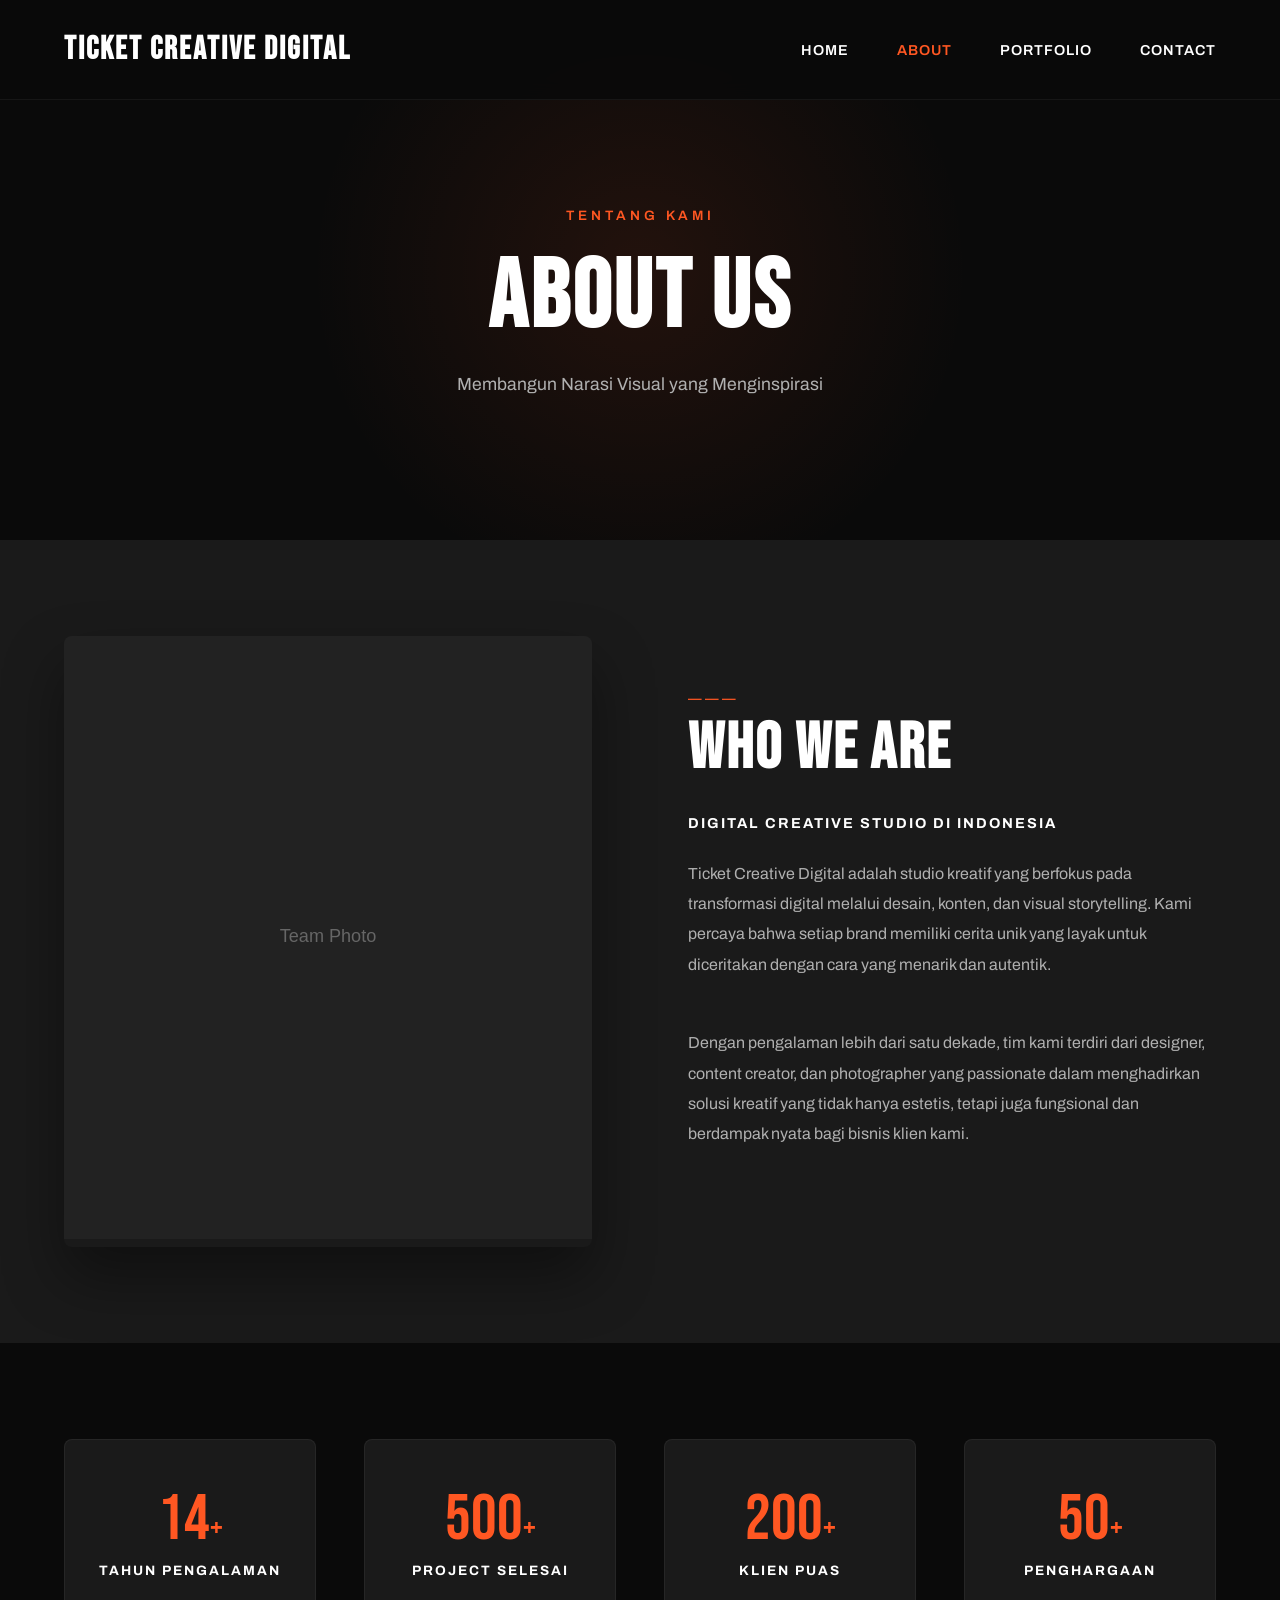
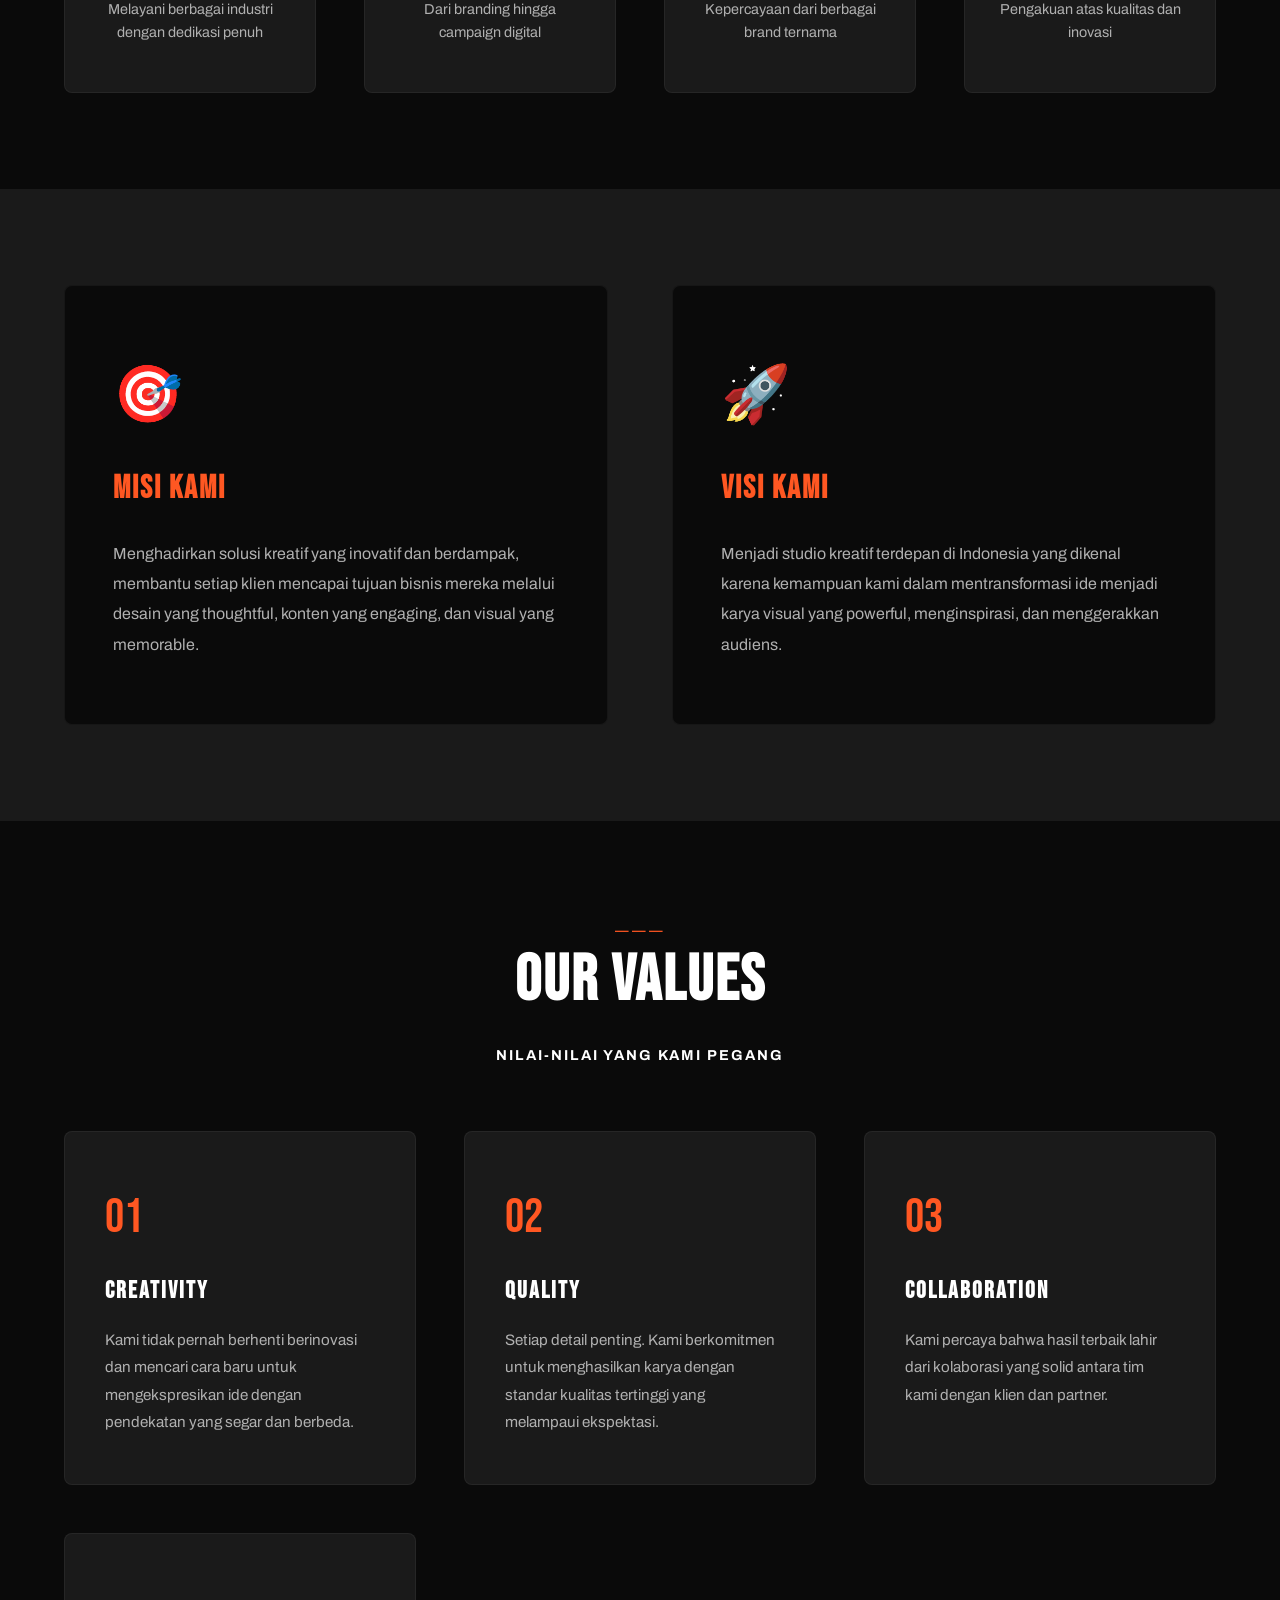
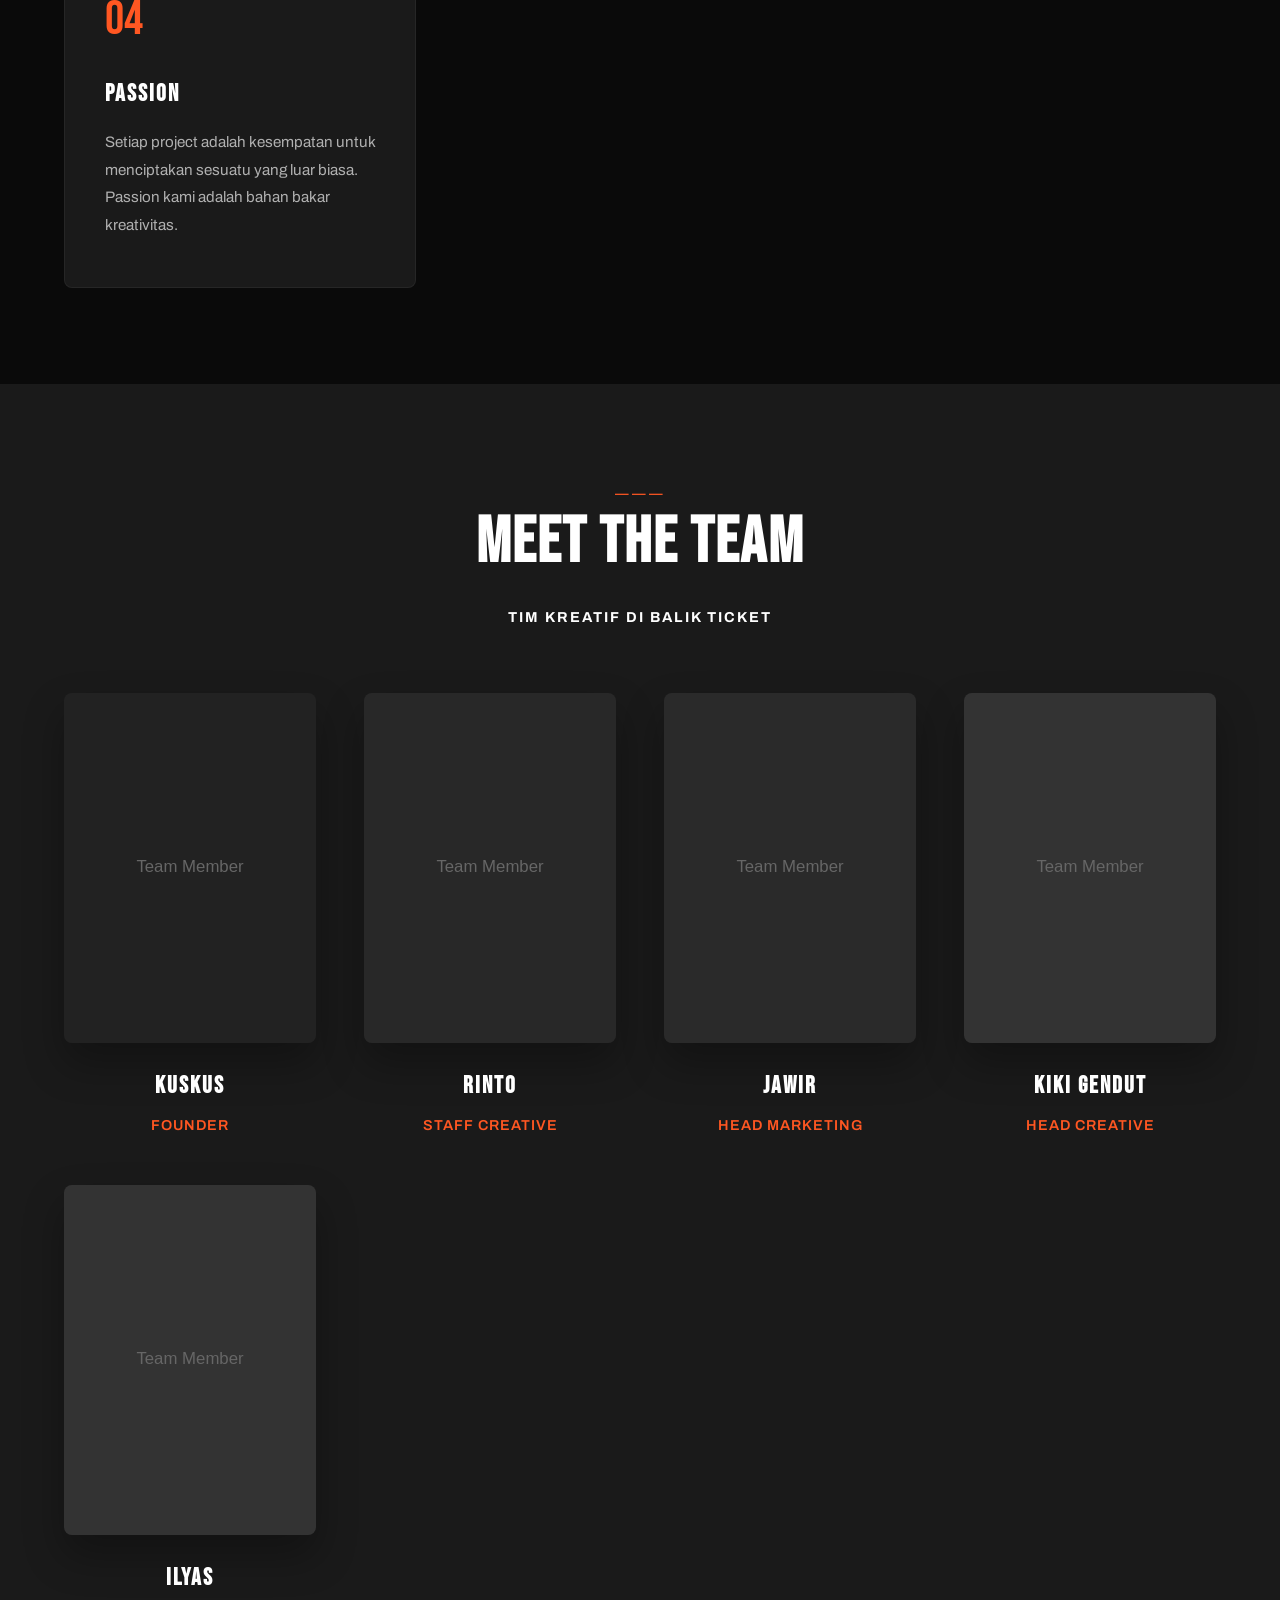
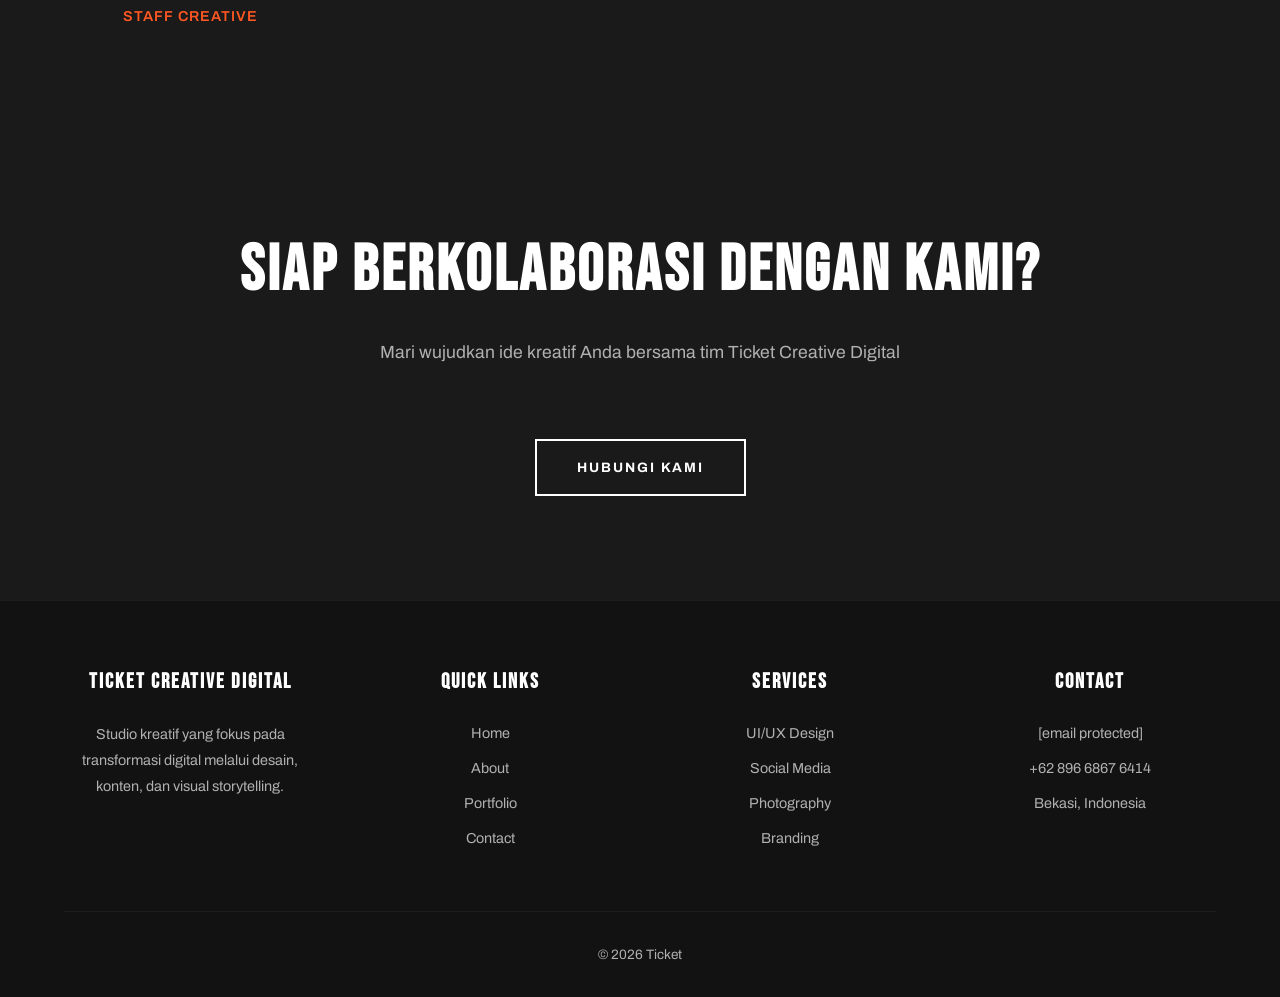
==== commit 22616c8f: "Add files via upload" ====
--- a/about.html
+++ b/about.html
@@ -147,29 +147,29 @@
                 <div class="team-photo">
                     <img src="data:image/svg+xml,%3Csvg xmlns='http://www.w3.org/2000/svg' width='400' height='500'%3E%3Crect width='400' height='500' fill='%23282828'/%3E%3Ctext x='50%25' y='50%25' dominant-baseline='middle' text-anchor='middle' font-family='Arial' font-size='24' fill='%23666'%3ETeam Member%3C/text%3E%3C/svg%3E" alt="Team Member">
                 </div>
-                <h4>YANTO</h4>
-                <p class="team-role">Lead Designer</p>
+                <h4>RINTO</h4>
+                <p class="team-role">Staff Creative</p>
             </div>
             <div class="team-member">
                 <div class="team-photo">
                     <img src="data:image/svg+xml,%3Csvg xmlns='http://www.w3.org/2000/svg' width='400' height='500'%3E%3Crect width='400' height='500' fill='%232a2a2a'/%3E%3Ctext x='50%25' y='50%25' dominant-baseline='middle' text-anchor='middle' font-family='Arial' font-size='24' fill='%23666'%3ETeam Member%3C/text%3E%3C/svg%3E" alt="Team Member">
                 </div>
-                <h4>TIREK</h4>
-                <p class="team-role">Lead Photographer</p>
+                <h4>JAWIR</h4>
+                <p class="team-role">Head Marketing</p>
             </div>
             <div class="team-member">
                 <div class="team-photo">
                     <img src="data:image/svg+xml,%3Csvg xmlns='http://www.w3.org/2000/svg' width='400' height='500'%3E%3Crect width='400' height='500' fill='%23333'/%3E%3Ctext x='50%25' y='50%25' dominant-baseline='middle' text-anchor='middle' font-family='Arial' font-size='24' fill='%23666'%3ETeam Member%3C/text%3E%3C/svg%3E" alt="Team Member">
                 </div>
                 <h4>KIKI GENDUT</h4>
-                <p class="team-role">Social Media Strategist</p>
+                <p class="team-role">Head Creative</p>
             </div>
             <div class="team-member">
                 <div class="team-photo">
                     <img src="data:image/svg+xml,%3Csvg xmlns='http://www.w3.org/2000/svg' width='400' height='500'%3E%3Crect width='400' height='500' fill='%23333'/%3E%3Ctext x='50%25' y='50%25' dominant-baseline='middle' text-anchor='middle' font-family='Arial' font-size='24' fill='%23666'%3ETeam Member%3C/text%3E%3C/svg%3E" alt="Team Member">
                 </div>
-                <h4>ACIL</h4>
-                <p class="team-role">Technical Support</p>
+                <h4>ILYAS</h4>
+                <p class="team-role">Staff Creative</p>
         </div>
     </section>
 
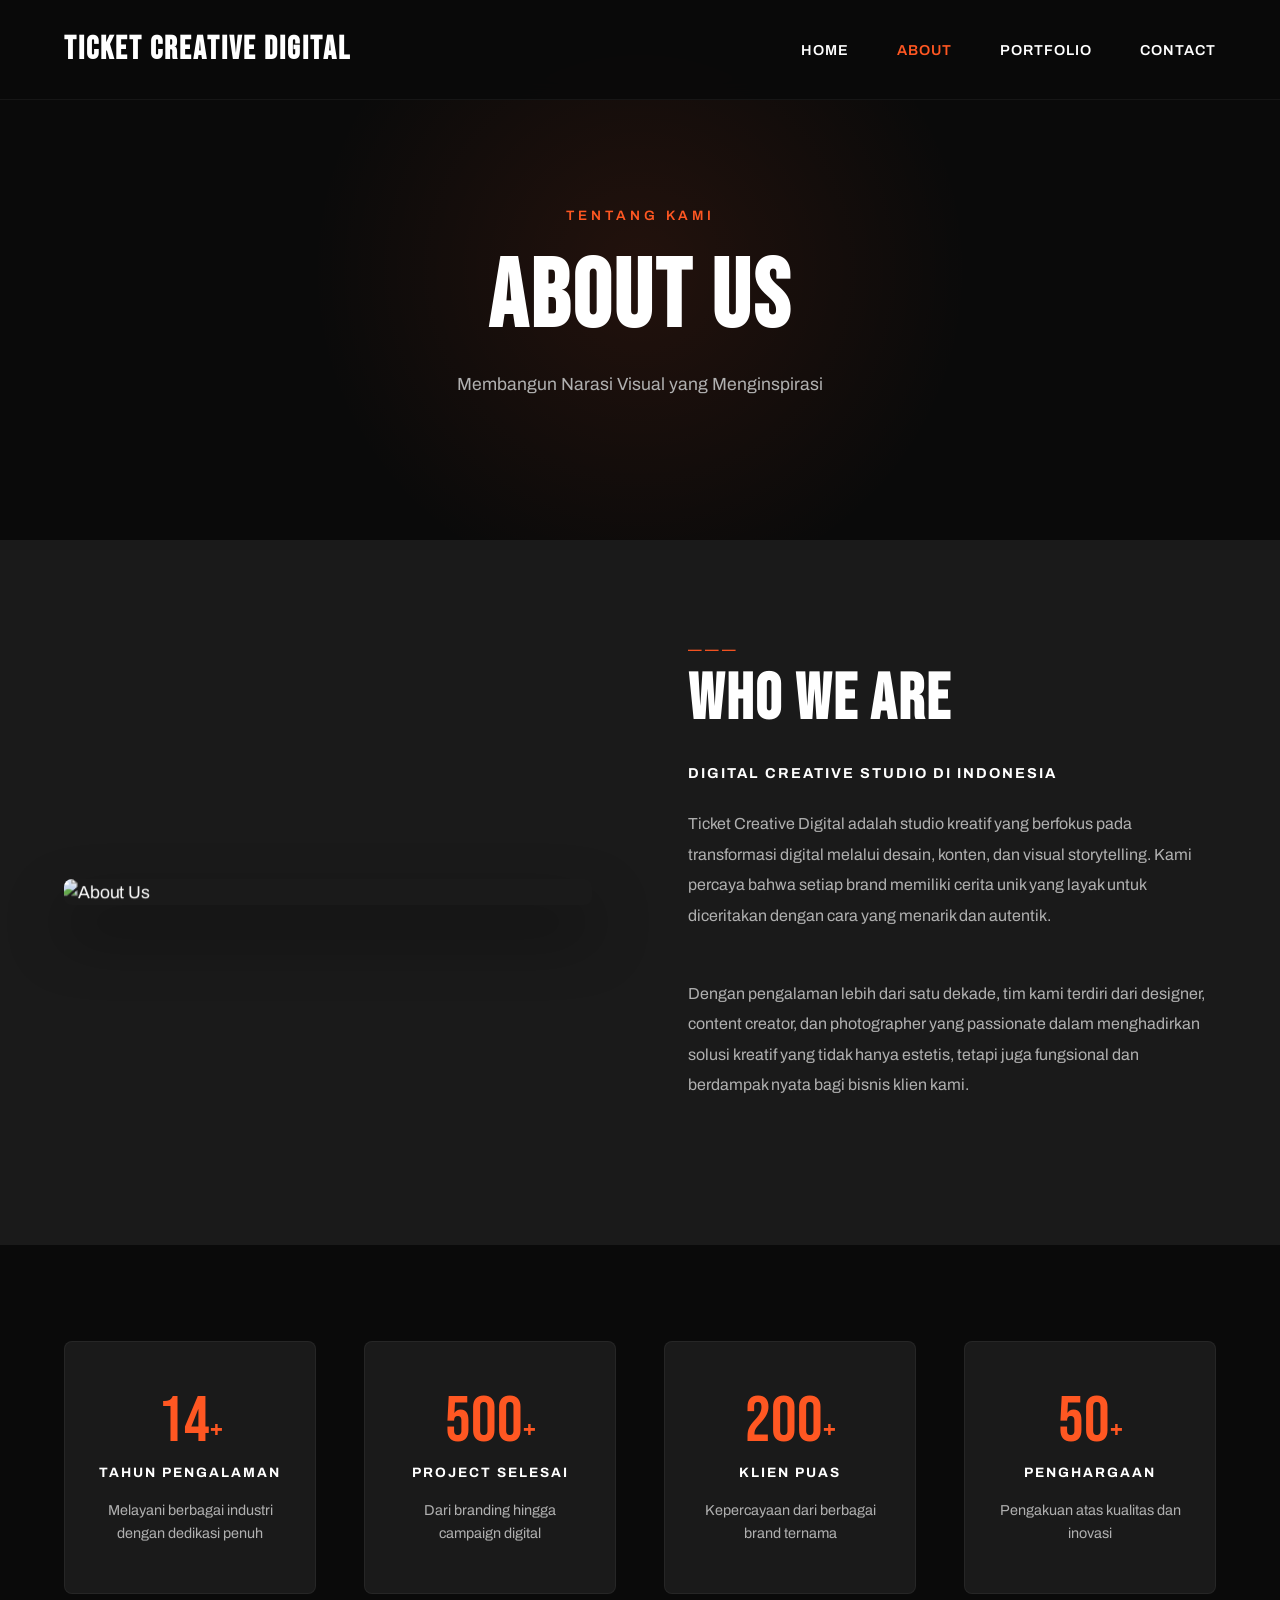
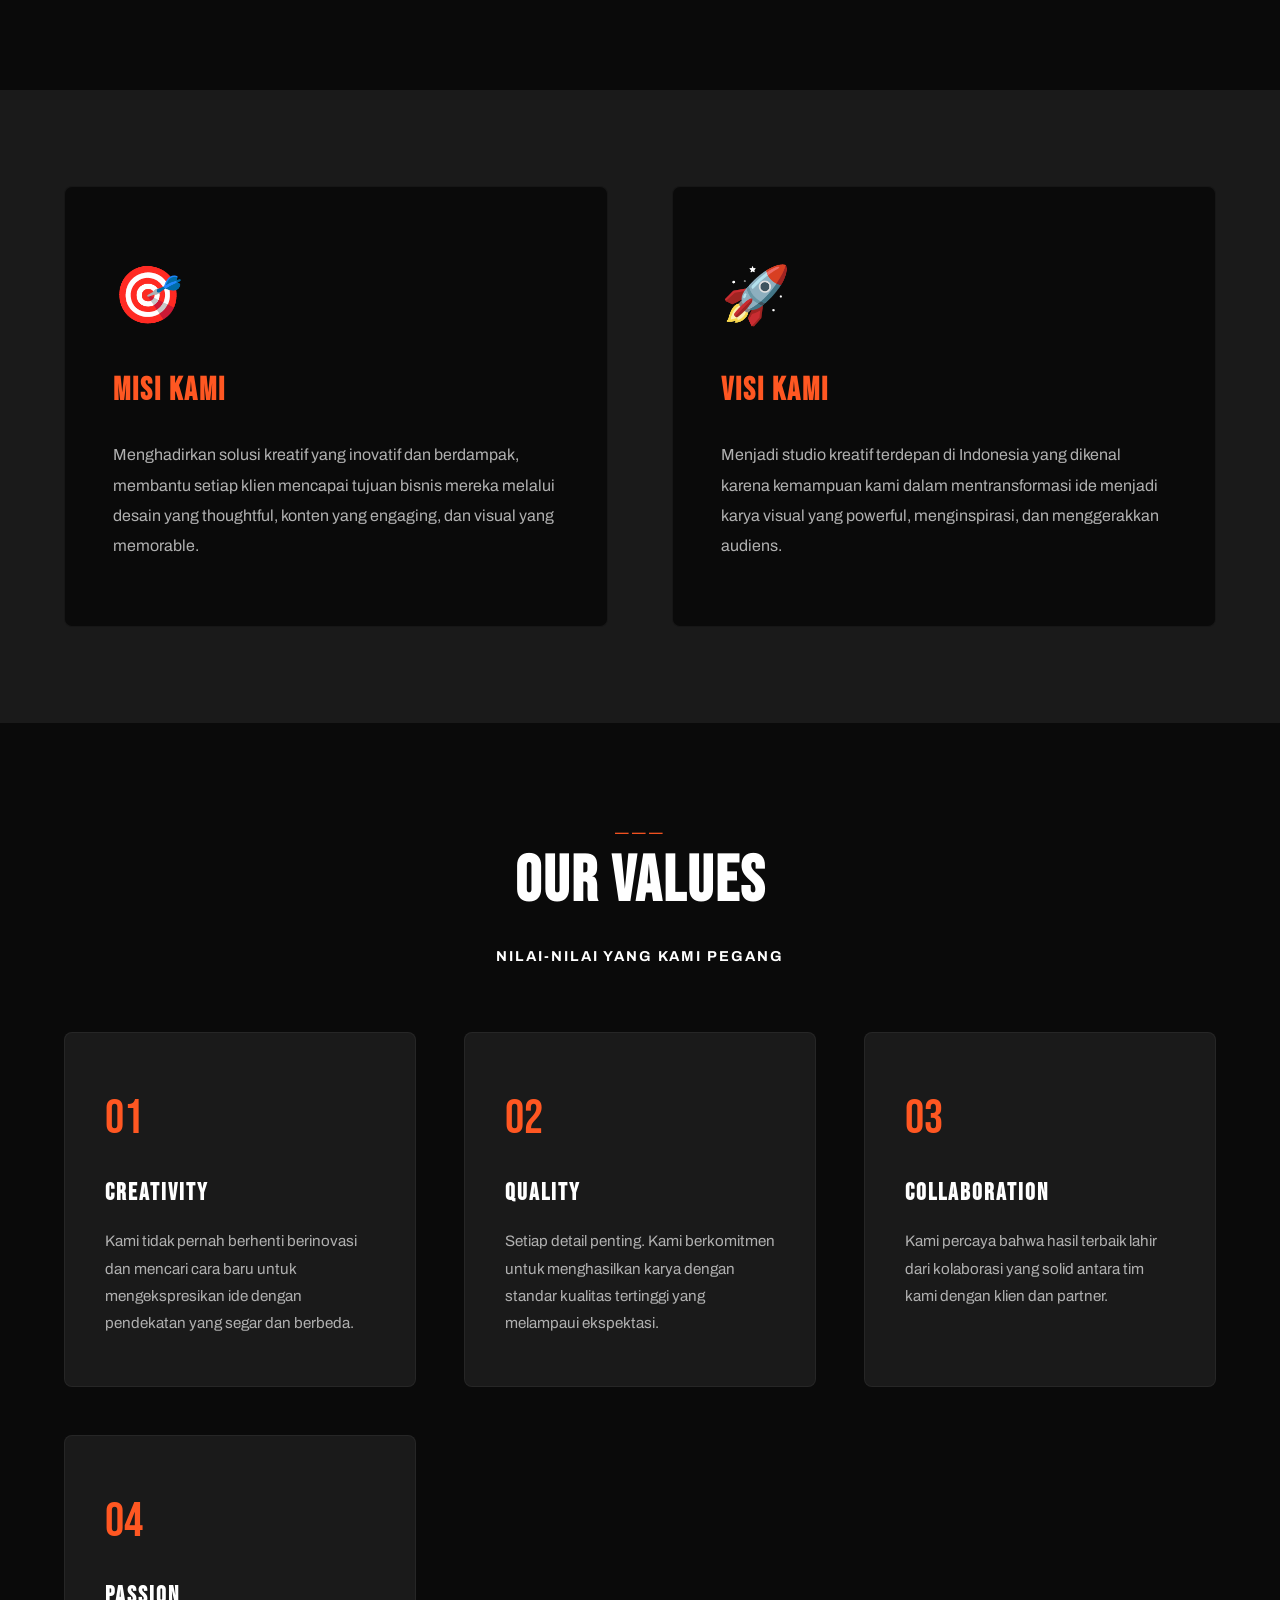
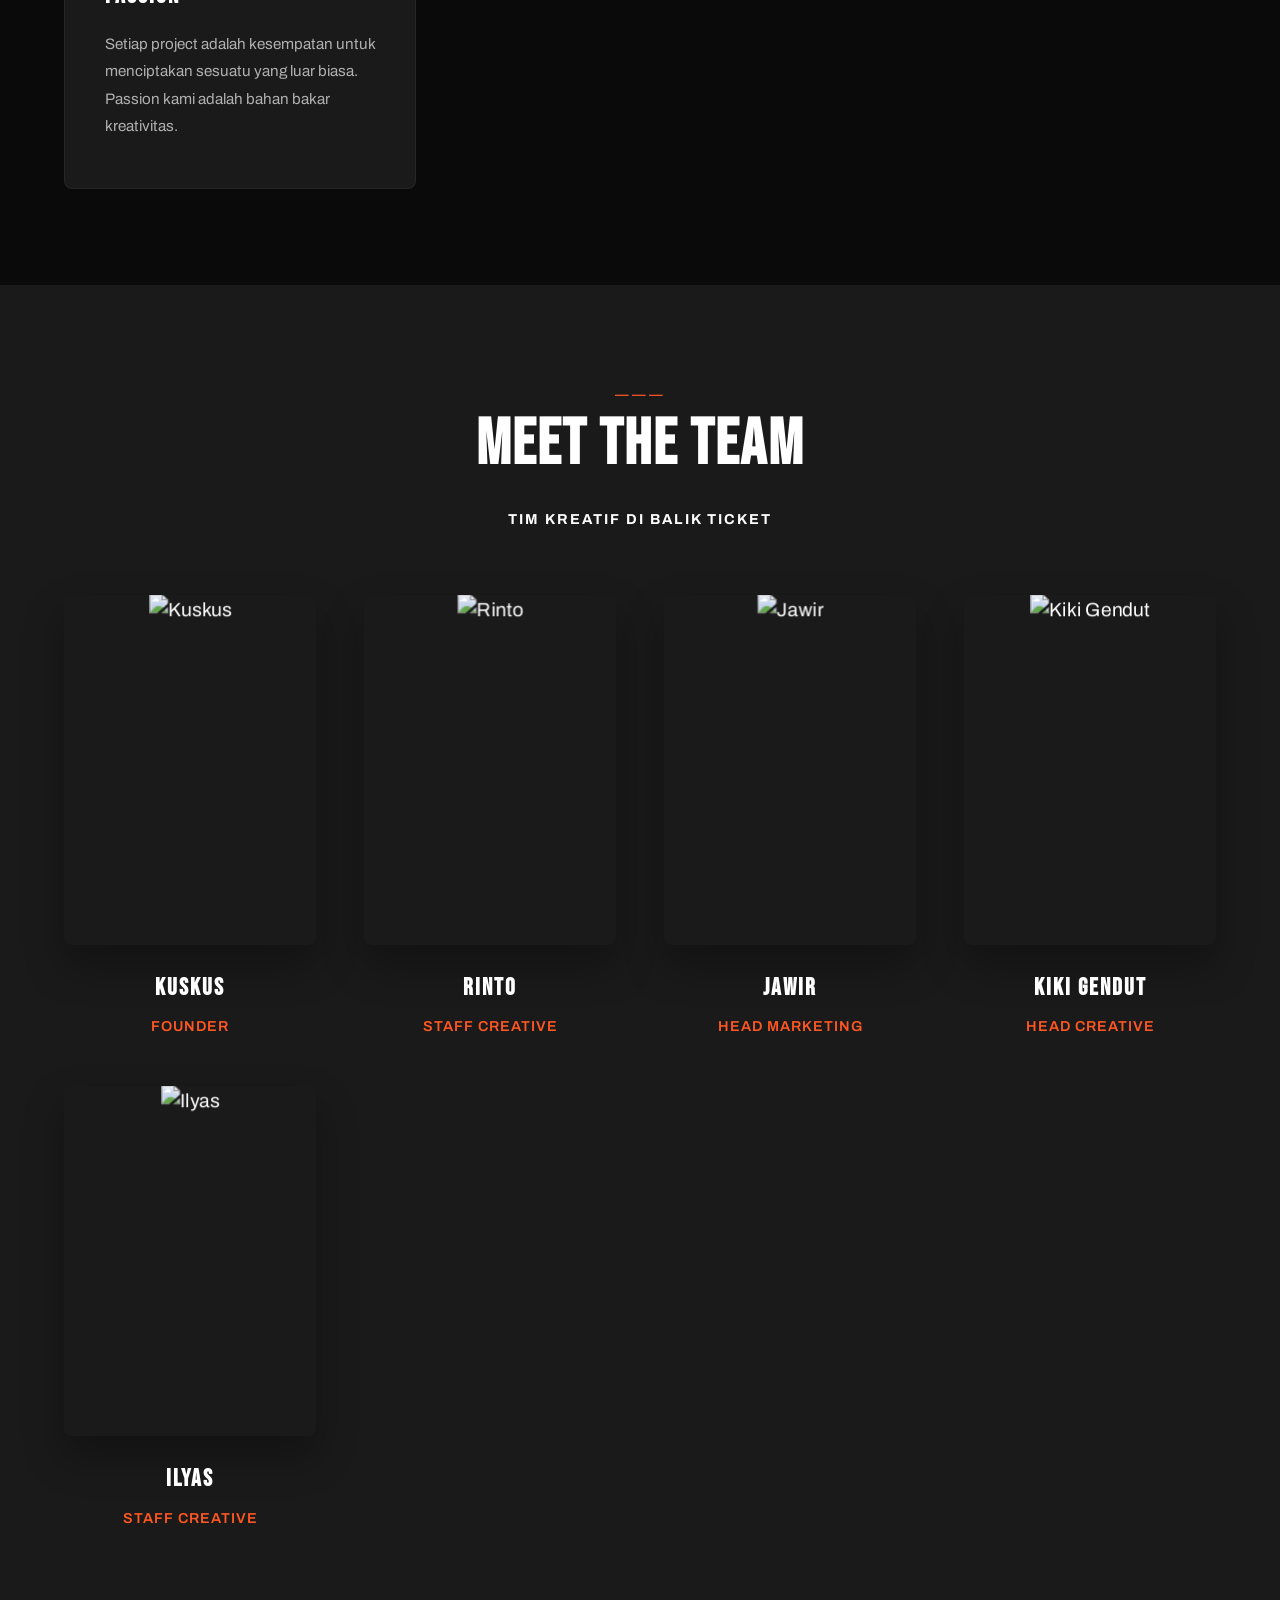
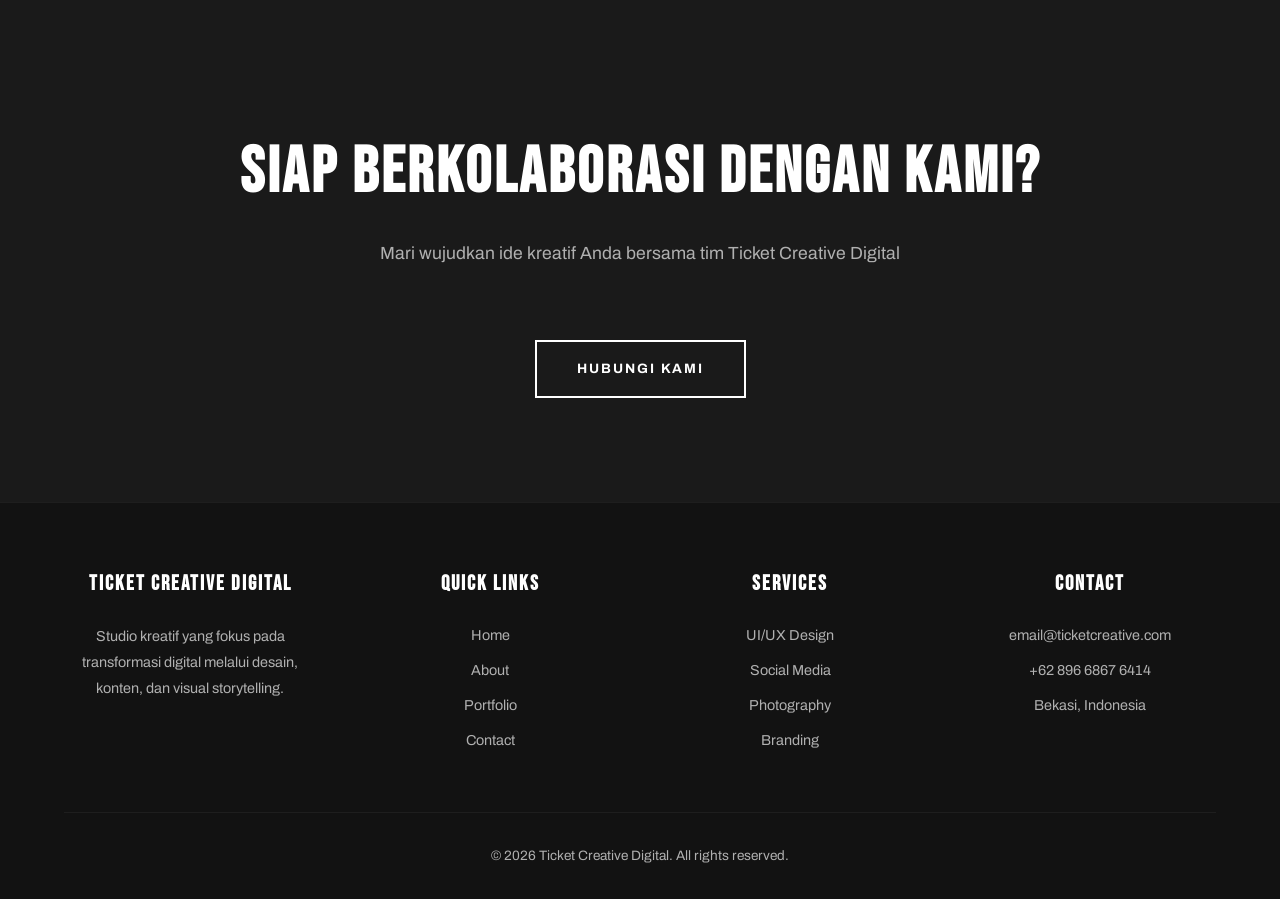
==== commit 4417c921: "Add files via upload" ====
--- a/about.html
+++ b/about.html
@@ -39,7 +39,7 @@
     <section class="about-main">
         <div class="about-main-container">
             <div class="about-main-image">
-                <img src="data:image/svg+xml,%3Csvg xmlns='http://www.w3.org/2000/svg' width='700' height='800'%3E%3Crect width='700' height='800' fill='%23222'/%3E%3Ctext x='50%25' y='50%25' dominant-baseline='middle' text-anchor='middle' font-family='Arial' font-size='24' fill='%23666'%3ETeam Photo%3C/text%3E%3C/svg%3E" alt="About Us">
+                <img src="images/team/team-photo.jpg" alt="About Us">
             </div>
             <div class="about-main-content">
                 <span class="section-label">———</span>
@@ -138,38 +138,39 @@
         <div class="team-grid">
             <div class="team-member">
                 <div class="team-photo">
-                    <img src="data:image/svg+xml,%3Csvg xmlns='http://www.w3.org/2000/svg' width='400' height='500'%3E%3Crect width='400' height='500' fill='%23222'/%3E%3Ctext x='50%25' y='50%25' dominant-baseline='middle' text-anchor='middle' font-family='Arial' font-size='24' fill='%23666'%3ETeam Member%3C/text%3E%3C/svg%3E" alt="Team Member">
+                    <img src="F:\web ticket\rev 2\images\Kuskus.png" alt="Kuskus">
                 </div>
                 <h4>KUSKUS</h4>
                 <p class="team-role">Founder</p>
             </div>
             <div class="team-member">
                 <div class="team-photo">
-                    <img src="data:image/svg+xml,%3Csvg xmlns='http://www.w3.org/2000/svg' width='400' height='500'%3E%3Crect width='400' height='500' fill='%23282828'/%3E%3Ctext x='50%25' y='50%25' dominant-baseline='middle' text-anchor='middle' font-family='Arial' font-size='24' fill='%23666'%3ETeam Member%3C/text%3E%3C/svg%3E" alt="Team Member">
+                    <img src="F:\web ticket\rev 2\images\Rinto.png" alt="Rinto">
                 </div>
                 <h4>RINTO</h4>
                 <p class="team-role">Staff Creative</p>
             </div>
             <div class="team-member">
                 <div class="team-photo">
-                    <img src="data:image/svg+xml,%3Csvg xmlns='http://www.w3.org/2000/svg' width='400' height='500'%3E%3Crect width='400' height='500' fill='%232a2a2a'/%3E%3Ctext x='50%25' y='50%25' dominant-baseline='middle' text-anchor='middle' font-family='Arial' font-size='24' fill='%23666'%3ETeam Member%3C/text%3E%3C/svg%3E" alt="Team Member">
+                    <img src="F:\web ticket\rev 2\images\Jawir.png" alt="Jawir">
                 </div>
                 <h4>JAWIR</h4>
                 <p class="team-role">Head Marketing</p>
             </div>
             <div class="team-member">
                 <div class="team-photo">
-                    <img src="data:image/svg+xml,%3Csvg xmlns='http://www.w3.org/2000/svg' width='400' height='500'%3E%3Crect width='400' height='500' fill='%23333'/%3E%3Ctext x='50%25' y='50%25' dominant-baseline='middle' text-anchor='middle' font-family='Arial' font-size='24' fill='%23666'%3ETeam Member%3C/text%3E%3C/svg%3E" alt="Team Member">
+                    <img src="F:\web ticket\rev 2\images\Kiki copy.png" alt="Kiki Gendut">
                 </div>
                 <h4>KIKI GENDUT</h4>
                 <p class="team-role">Head Creative</p>
             </div>
             <div class="team-member">
                 <div class="team-photo">
-                    <img src="data:image/svg+xml,%3Csvg xmlns='http://www.w3.org/2000/svg' width='400' height='500'%3E%3Crect width='400' height='500' fill='%23333'/%3E%3Ctext x='50%25' y='50%25' dominant-baseline='middle' text-anchor='middle' font-family='Arial' font-size='24' fill='%23666'%3ETeam Member%3C/text%3E%3C/svg%3E" alt="Team Member">
+                    <img src="F:\web ticket\rev 2\images\Ilyas.png" alt="Ilyas">
                 </div>
                 <h4>ILYAS</h4>
                 <p class="team-role">Staff Creative</p>
+            </div>
         </div>
     </section>
 
@@ -210,11 +211,17 @@
             <div class="footer-section">
                 <h4>CONTACT</h4>
                 <ul>
-                    <li><a href="/cdn-cgi/l/email-protection" class="__cf_email__" data-cfemail="cca9a1ada5a08cb8a5afa7a9b8afbea9adb8a5baa9e2afa3a1">[email&#160;protected]</a></li>
+                    <li>email@ticketcreative.com</li>
                     <li>+62 896 6867 6414</li>
                     <li>Bekasi, Indonesia</li>
                 </ul>
             </div>
         </div>
         <div class="footer-bottom">
-            <p>&copy; 2026 Ticket +            <p>&copy; 2026 Ticket Creative Digital. All rights reserved.</p>
+        </div>
+    </footer>
+
+    <script src="script.js"></script>
+</body>
+</html>
--- a/style.css
+++ b/style.css
@@ -651,13 +651,19 @@
     box-shadow: 0 20px 40px rgba(0, 0, 0, 0.4);
 }
 
+.portfolio-modal-gallery-item {
+    aspect-ratio: 4 / 3;
+    overflow: hidden;
+    border-radius: 8px;
+    background: #111;
+}
+
 .portfolio-modal-gallery-item img {
     width: 100%;
     height: 100%;
     object-fit: cover;
     display: block;
     transition: transform 0.5s ease;
-    aspect-ratio: 4/3;
 }
 
 .portfolio-modal-gallery-item:hover img {
@@ -1476,8 +1482,8 @@
 
 .portfolio-main-grid {
     display: grid;
-    grid-template-columns: repeat(auto-fit, minmax(350px, 1fr));
-    gap: 2rem;
+    grid-template-columns: repeat(3, 1fr);
+    gap: 1.5rem;
     max-width: 1400px;
     margin: 0 auto;
 }
@@ -1500,12 +1506,12 @@
 .portfolio-main-image {
     position: relative;
     width: 100%;
-    height: 400px;
+    aspect-ratio: 4 / 3;
     overflow: hidden;
 }
 
 .portfolio-main-item.large .portfolio-main-image {
-    height: 500px;
+    aspect-ratio: 16 / 9;
 }
 
 .portfolio-main-image img {
@@ -1953,8 +1959,12 @@
         gap: 3rem;
     }
     
+    .portfolio-main-grid {
+        grid-template-columns: repeat(2, 1fr);
+    }
+    
     .portfolio-main-item.large {
-        grid-column: span 1;
+        grid-column: span 2;
     }
 }
 
@@ -1984,6 +1994,15 @@
     
     .portfolio-main-grid {
         grid-template-columns: 1fr;
+    }
+    
+    .portfolio-main-item.large {
+        grid-column: span 1;
+    }
+    
+    .portfolio-main-image,
+    .portfolio-main-item.large .portfolio-main-image {
+        aspect-ratio: 4 / 3;
     }
     
     .social-links {
@@ -2359,3 +2378,135 @@
         padding: 1.5rem 1.25rem;
     }
 }
+
+/* ============================================================
+   TEAM PHOTO ADJUST SYSTEM
+   ============================================================ */
+
+/* Make team-photo a positioning context */
+.team-photo.adjustable-photo {
+    position: relative;
+    overflow: hidden;
+    transition: max-width 0.3s ease;
+}
+
+/* The Adjust button — shows on hover like portfolio cards */
+.team-photo-adjust-btn {
+    position: absolute;
+    bottom: 10px;
+    right: 10px;
+    background: rgba(10, 10, 10, 0.85);
+    color: #fff;
+    border: 1px solid rgba(255, 255, 255, 0.2);
+    border-radius: 6px;
+    padding: 6px 12px;
+    font-size: 0.72rem;
+    font-family: 'Archivo', sans-serif;
+    font-weight: 600;
+    letter-spacing: 1px;
+    cursor: pointer;
+    z-index: 10;
+    opacity: 0;
+    transform: translateY(6px);
+    transition: opacity 0.25s ease, transform 0.25s ease, background 0.2s ease;
+    pointer-events: none;
+    backdrop-filter: blur(4px);
+}
+
+.team-member:hover .team-photo-adjust-btn,
+.about-main-image:hover .team-photo-adjust-btn {
+    opacity: 1;
+    transform: translateY(0);
+    pointer-events: all;
+}
+
+.team-photo-adjust-btn:hover {
+    background: #FF5722;
+    border-color: #FF5722;
+}
+
+/* Also apply to about-main-image when used as adjustable */
+.about-main-image.adjustable-photo {
+    position: relative;
+    overflow: hidden;
+}
+
+/* Crosshair lines in canvas (same as portfolio panel) */
+.canvas-crosshair-h,
+.canvas-crosshair-v {
+    display: none; /* handled by canvas drawing */
+}
+
+
+/* ============================================================
+   PHOTO POS/ZOOM SUPPORT — Jangan dihapus
+   Memastikan object-position dan transform dari script.js
+   tidak konflik dengan hover animation.
+   ============================================================ */
+
+/* Portfolio card images — isolate zoom transform from hover scale */
+.portfolio-main-image {
+    overflow: hidden; /* clip zoom */
+}
+
+.portfolio-main-image img {
+    /* JS sets transform:scale(zoom) via style attr.
+       Hover scale dihandle terpisah via parent transform,
+       jadi img pakai transform-origin yang sama dengan pos. */
+    will-change: transform, object-position;
+}
+
+/* Team photos */
+.team-photo {
+    overflow: hidden;
+}
+
+.team-photo img {
+    width: 100%;
+    height: 100%;
+    object-fit: cover;
+    will-change: transform, object-position;
+}
+
+/* About main image */
+.about-main-image {
+    overflow: hidden;
+}
+
+.about-main-image img {
+    will-change: transform, object-position;
+}
+
+/* Hero circular frame */
+.circular-frame {
+    overflow: hidden;
+}
+
+.circular-frame img {
+    will-change: transform, object-position;
+}
+
+/* ============================================================
+   MODAL GALLERY ITEM
+   ============================================================ */
+
+/* Ukuran gambar di dalam modal gallery seragam */
+.portfolio-modal-gallery-item {
+    position: relative;
+    overflow: hidden;
+    border-radius: 6px;
+    aspect-ratio: 4 / 3;
+    background: #111;
+}
+
+.portfolio-modal-gallery-item img {
+    width: 100%;
+    height: 100%;
+    object-fit: cover;
+    display: block;
+    transition: transform 0.4s ease;
+}
+
+.portfolio-modal-gallery-item:hover img {
+    transform: scale(1.05);
+}
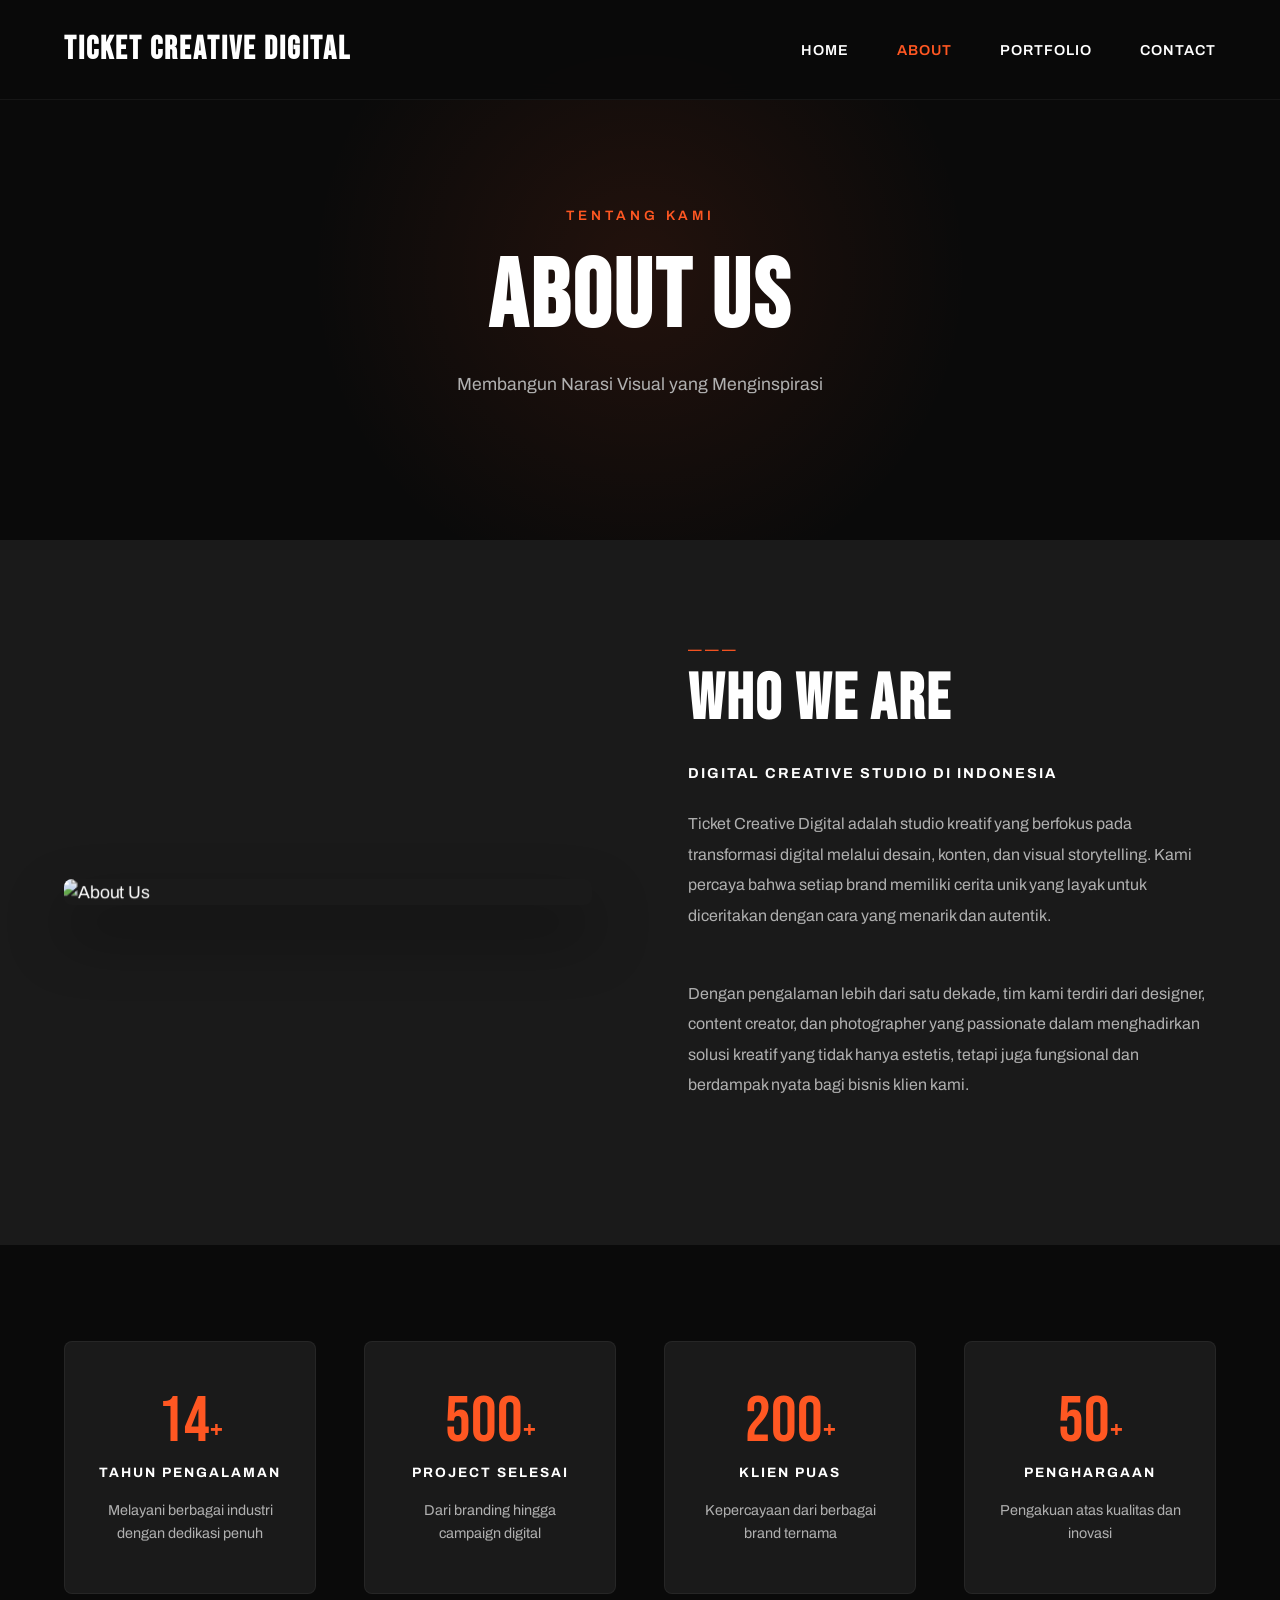
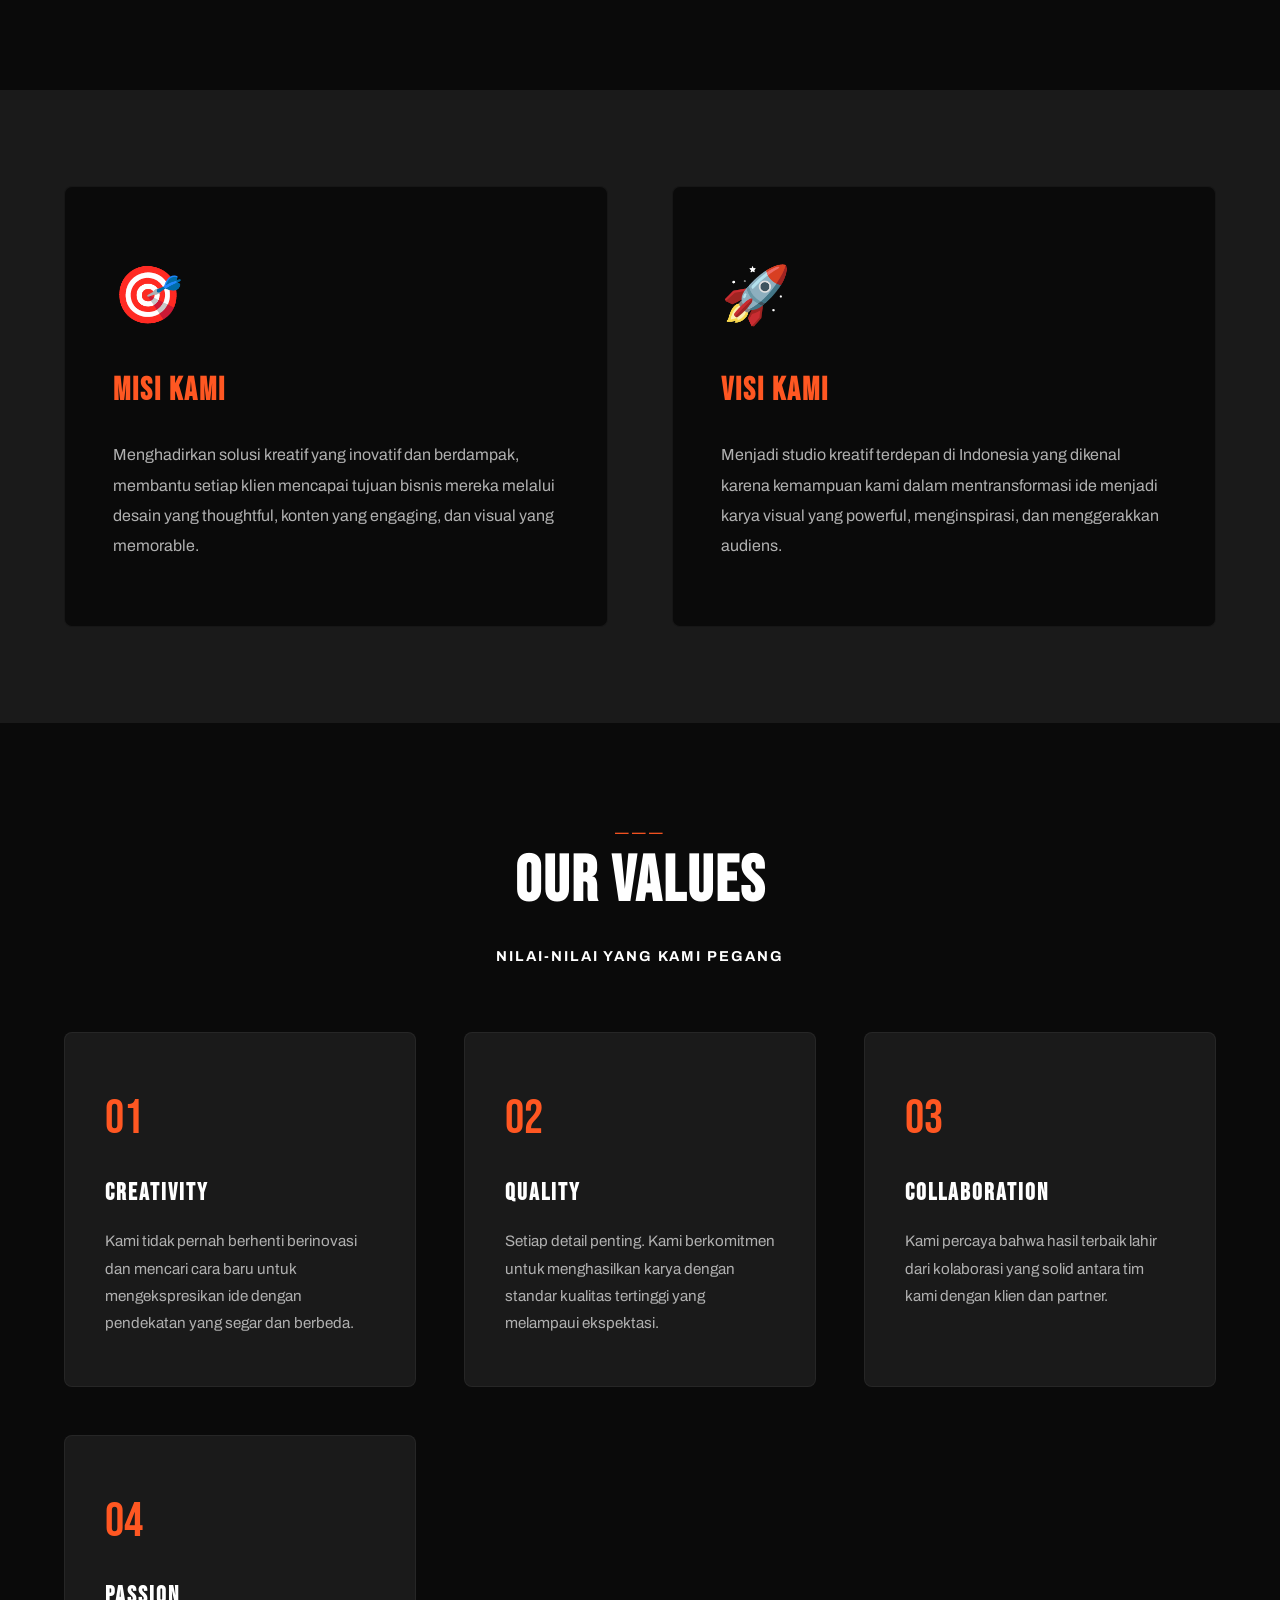
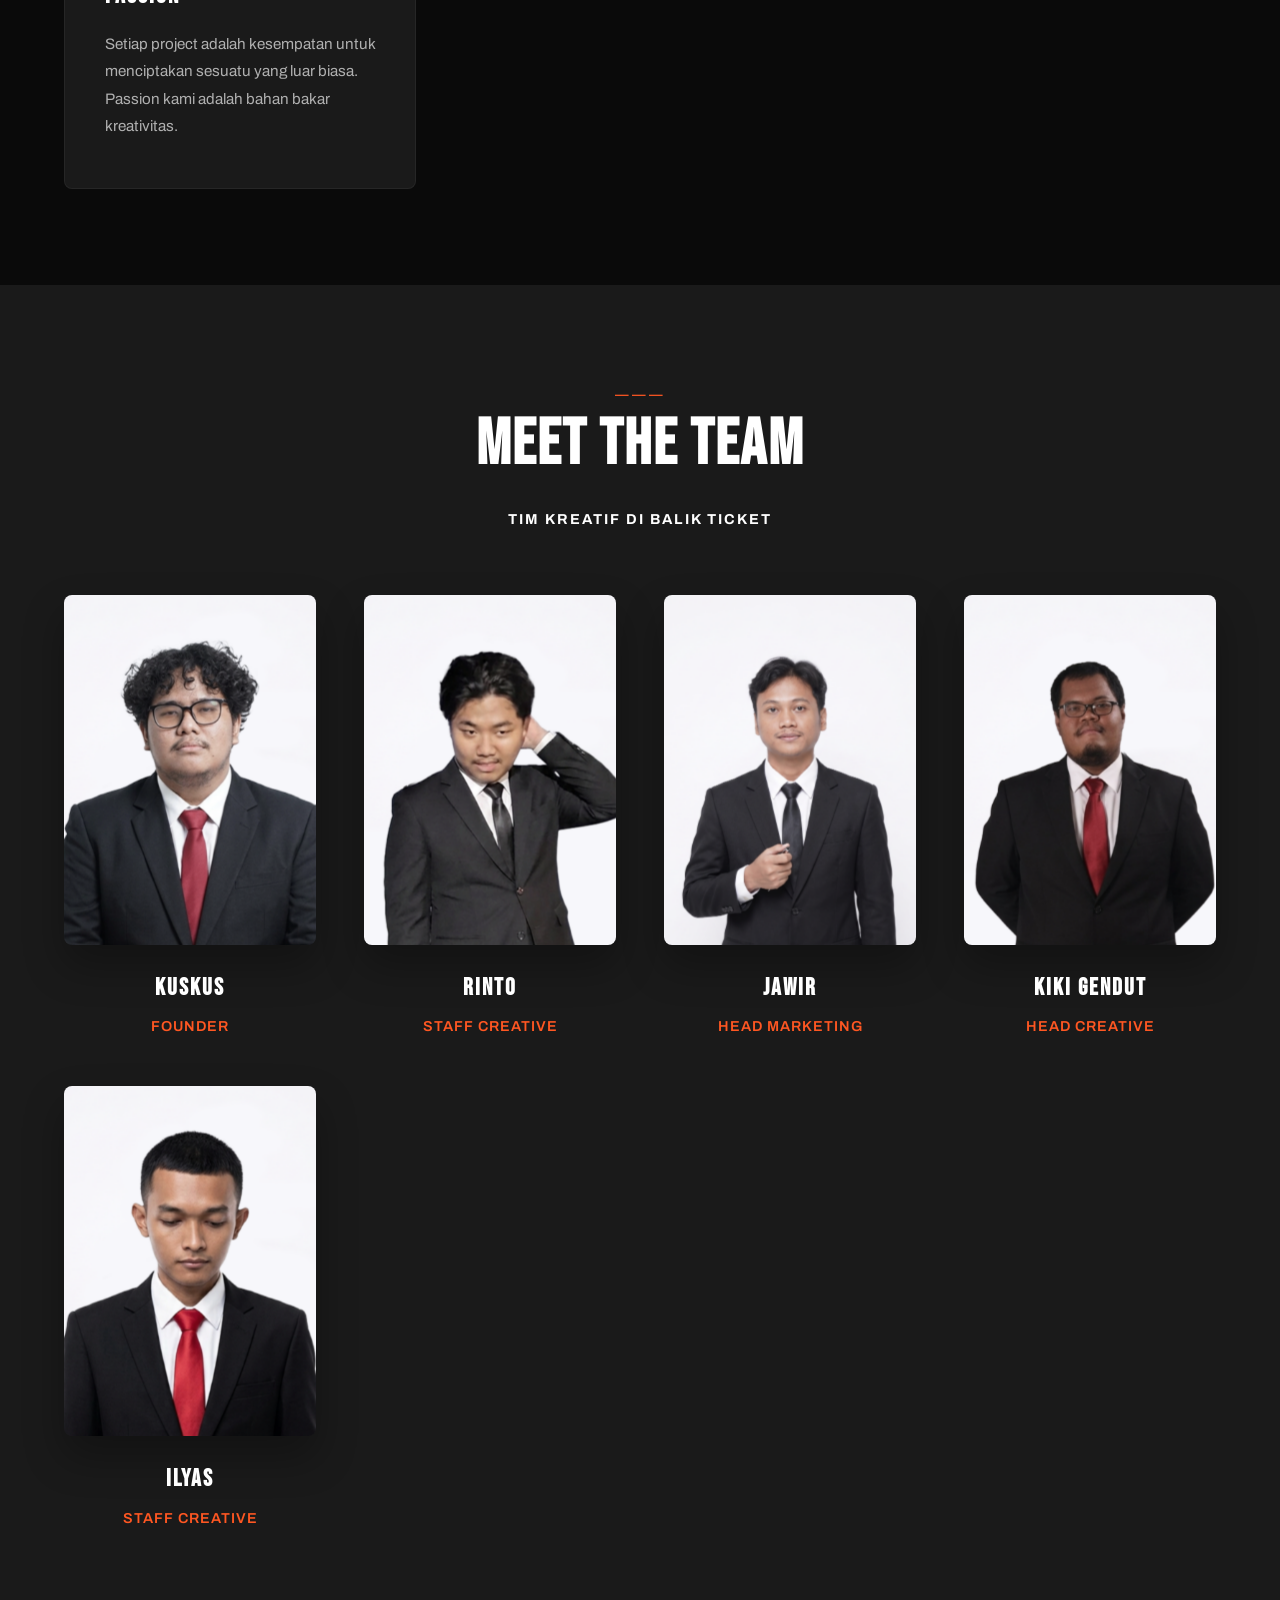
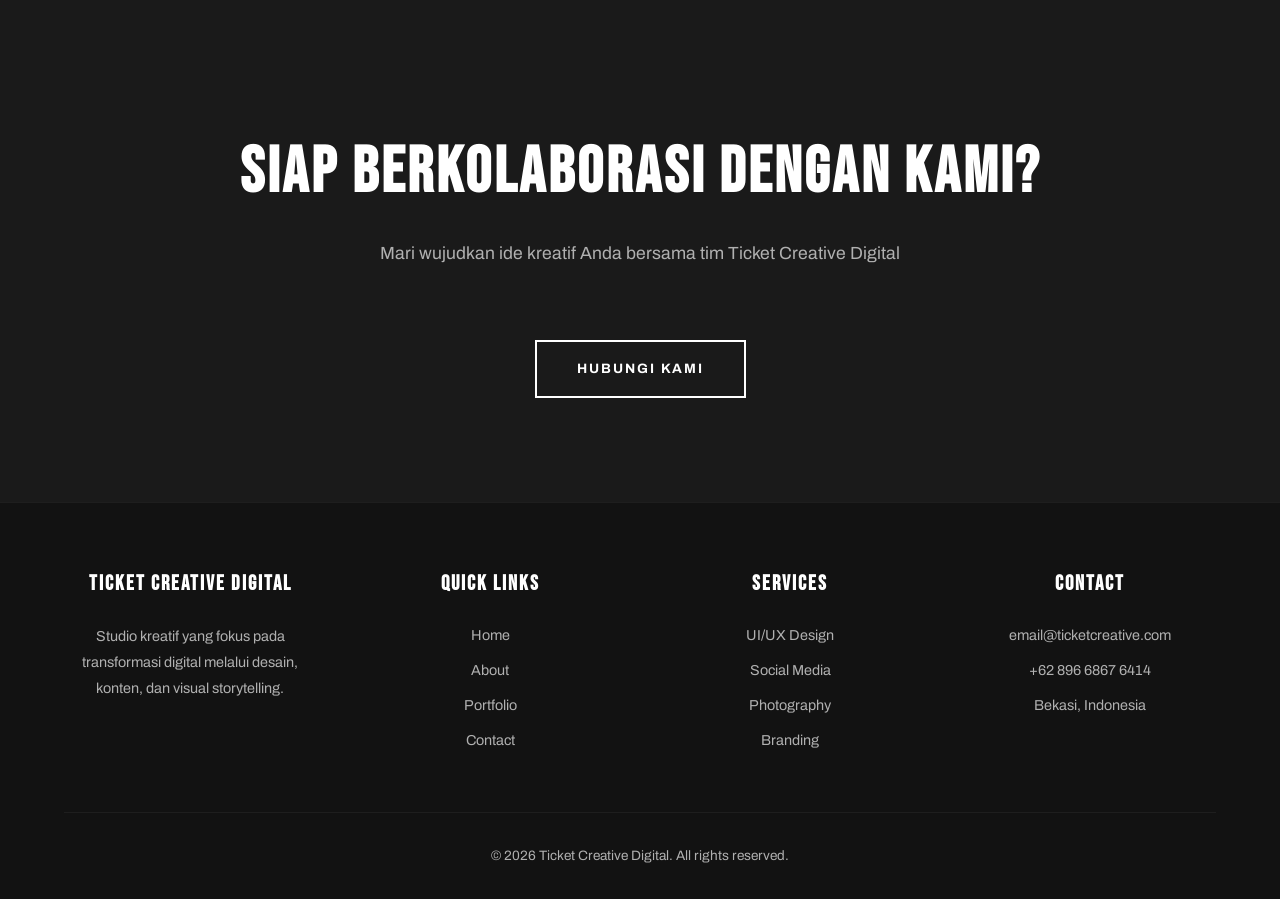
==== commit 2f22579e: "Update about.html" ====
--- a/about.html
+++ b/about.html
@@ -138,35 +138,35 @@
         <div class="team-grid">
             <div class="team-member">
                 <div class="team-photo">
-                    <img src="F:\web ticket\rev 2\images\Kuskus.png" alt="Kuskus">
+                    <img src="Kuskus.png" alt="Kuskus">
                 </div>
                 <h4>KUSKUS</h4>
                 <p class="team-role">Founder</p>
             </div>
             <div class="team-member">
                 <div class="team-photo">
-                    <img src="F:\web ticket\rev 2\images\Rinto.png" alt="Rinto">
+                    <img src="Rinto.png" alt="Rinto">
                 </div>
                 <h4>RINTO</h4>
                 <p class="team-role">Staff Creative</p>
             </div>
             <div class="team-member">
                 <div class="team-photo">
-                    <img src="F:\web ticket\rev 2\images\Jawir.png" alt="Jawir">
+                    <img src="Jawir.png" alt="Jawir">
                 </div>
                 <h4>JAWIR</h4>
                 <p class="team-role">Head Marketing</p>
             </div>
             <div class="team-member">
                 <div class="team-photo">
-                    <img src="F:\web ticket\rev 2\images\Kiki copy.png" alt="Kiki Gendut">
+                    <img src="Kiki copy.png" alt="Kiki Gendut">
                 </div>
                 <h4>KIKI GENDUT</h4>
                 <p class="team-role">Head Creative</p>
             </div>
             <div class="team-member">
                 <div class="team-photo">
-                    <img src="F:\web ticket\rev 2\images\Ilyas.png" alt="Ilyas">
+                    <img src="Ilyas.png" alt="Ilyas">
                 </div>
                 <h4>ILYAS</h4>
                 <p class="team-role">Staff Creative</p>
